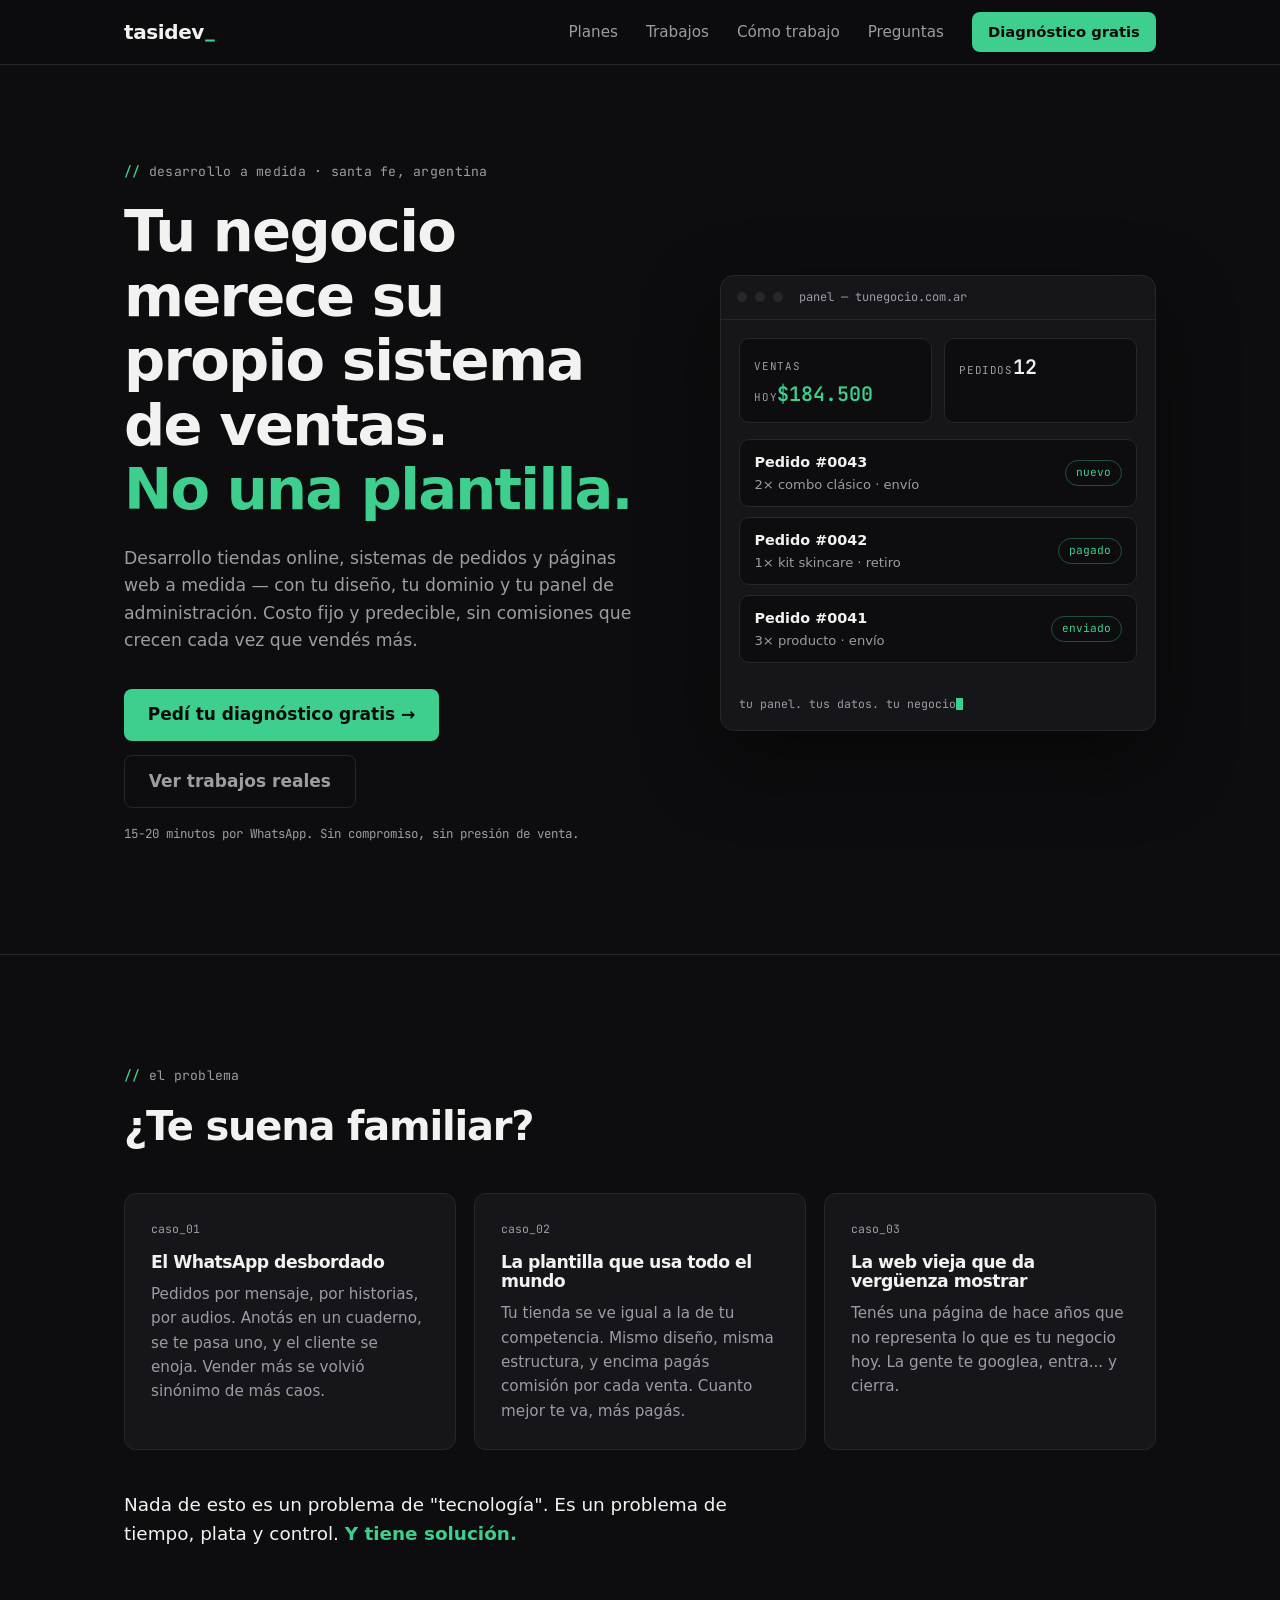
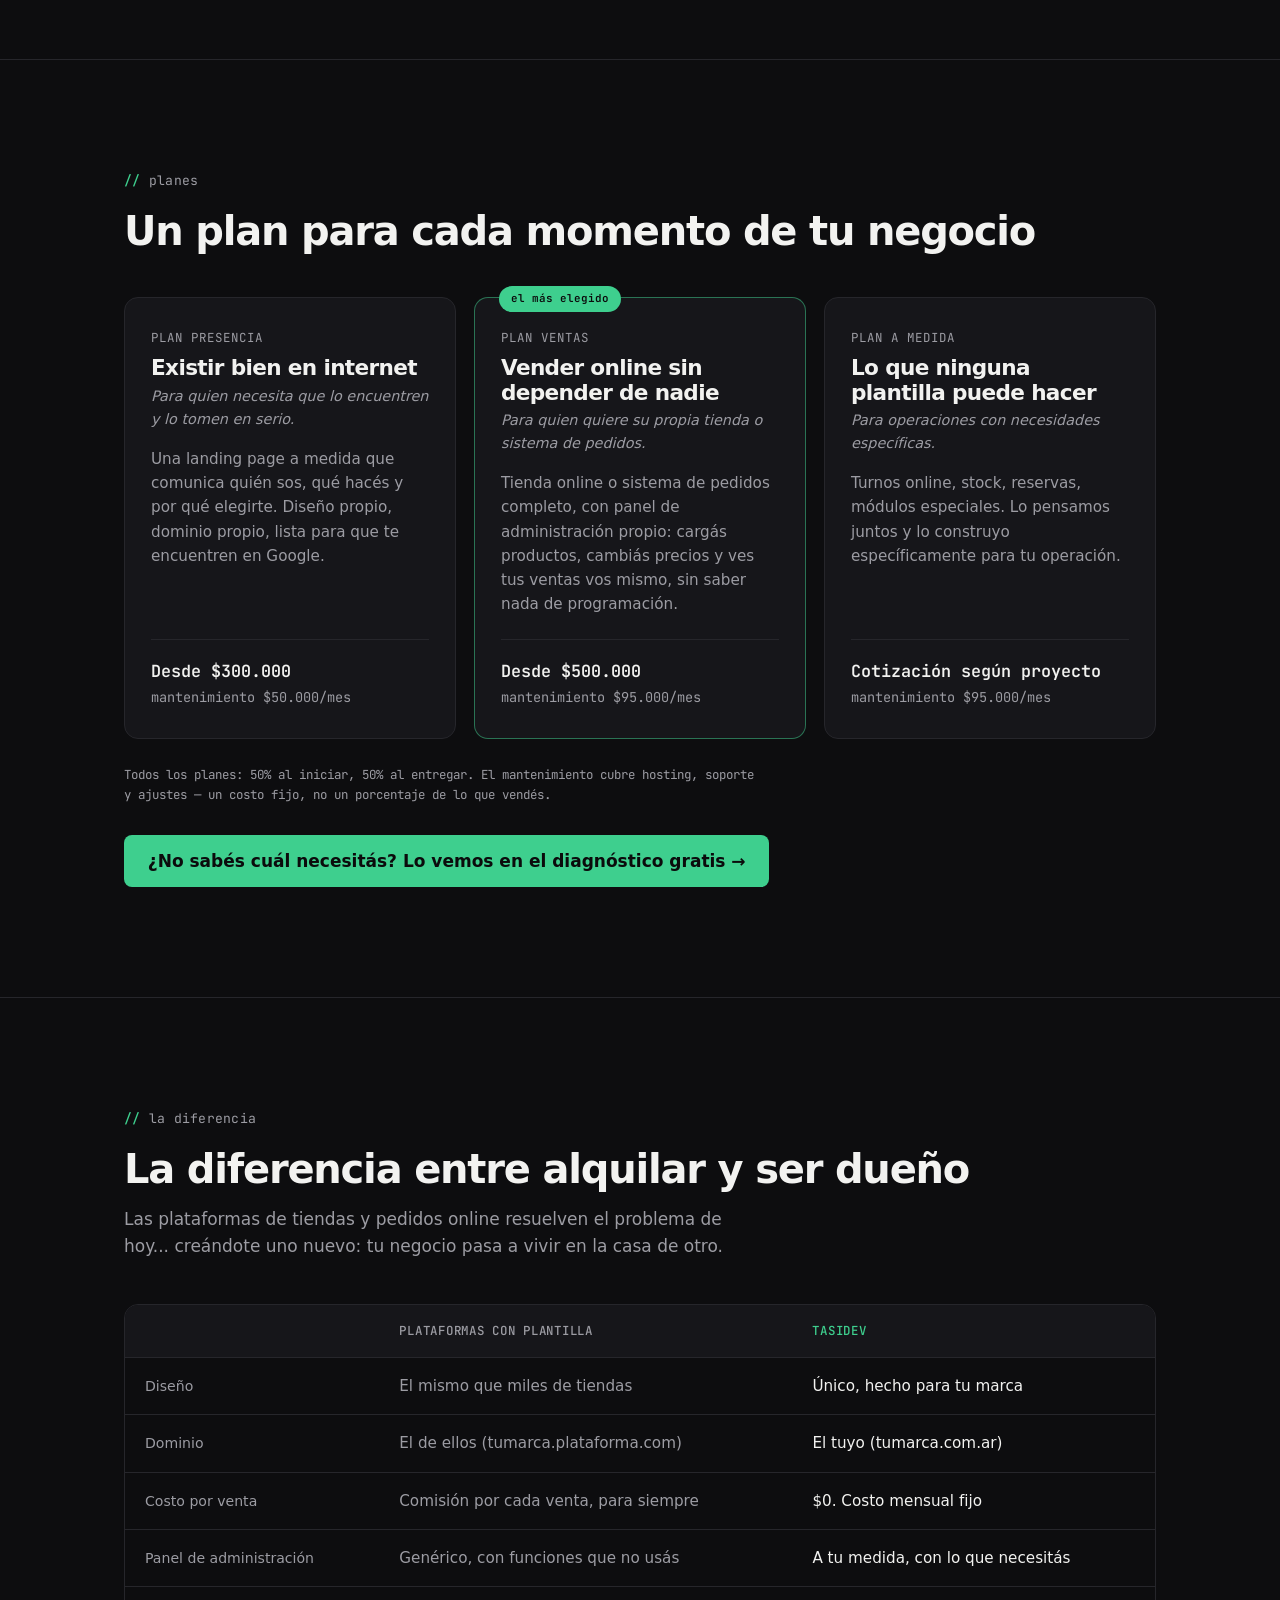
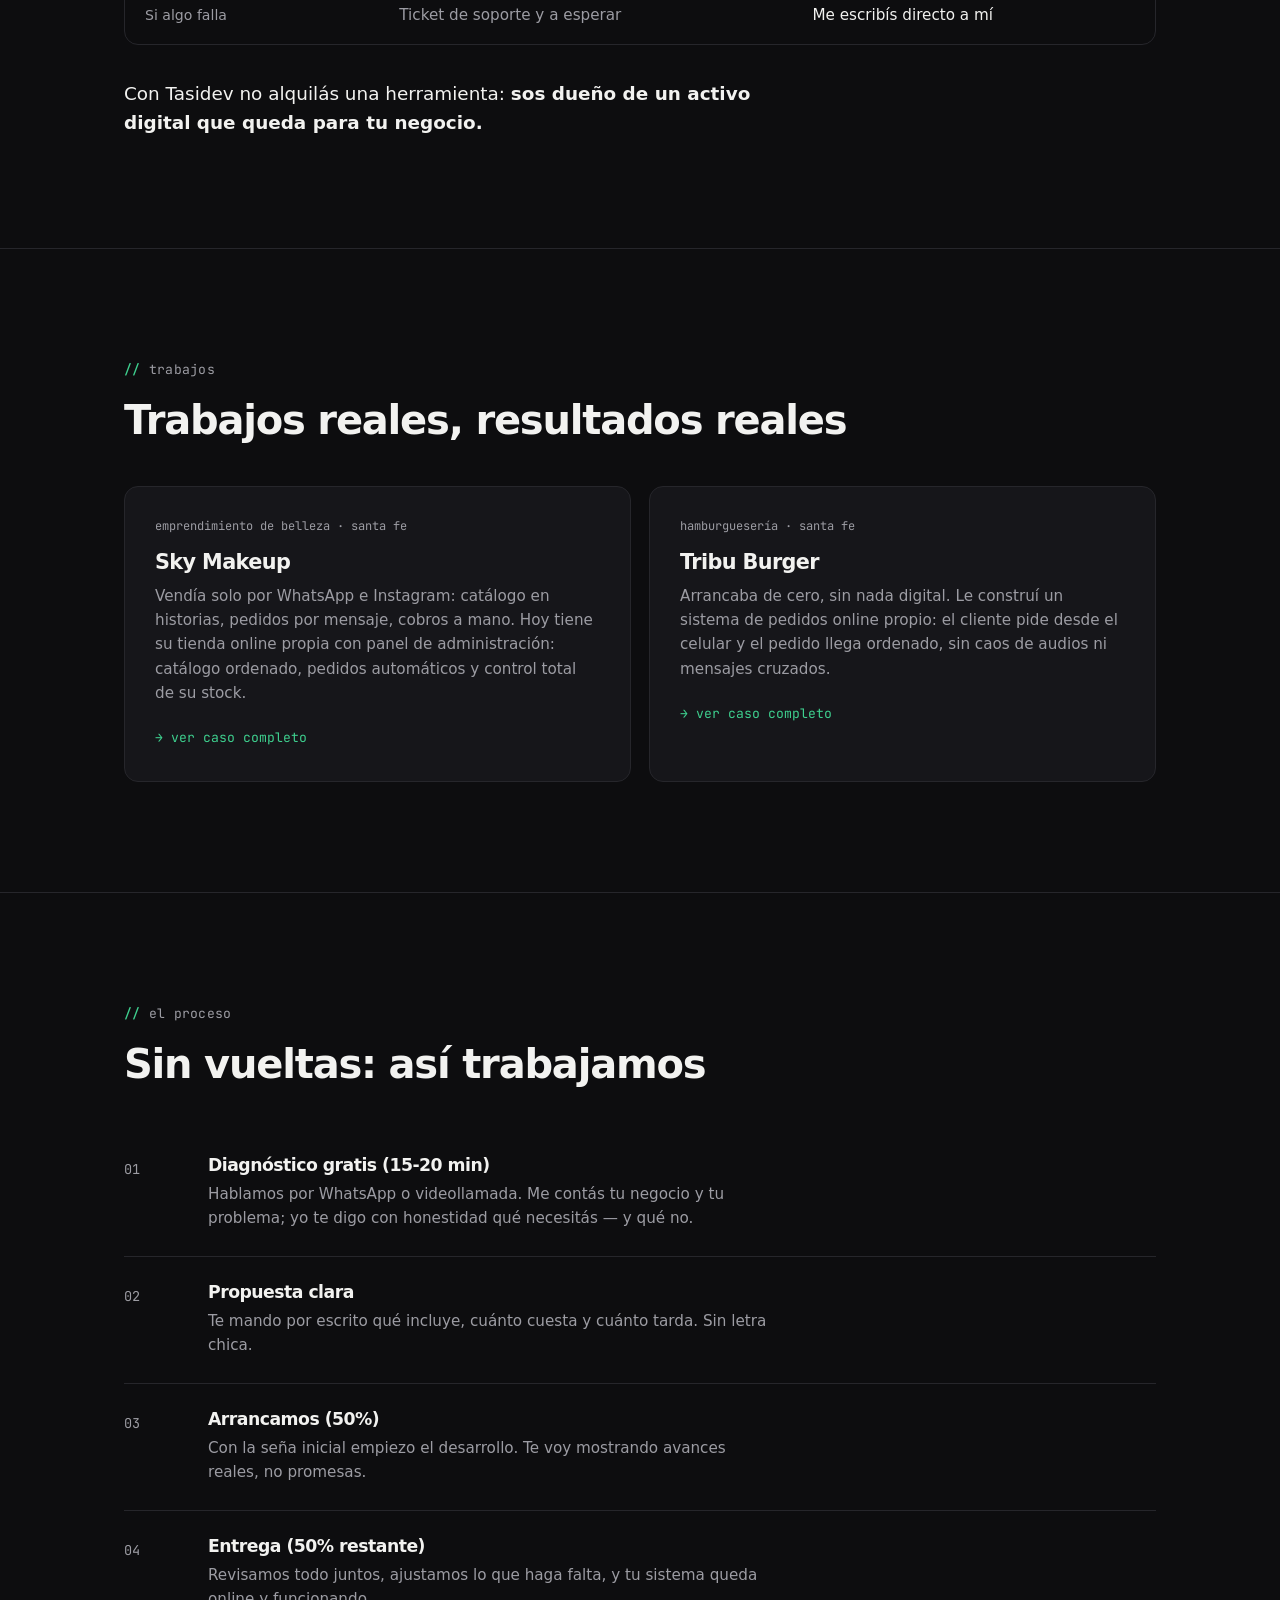
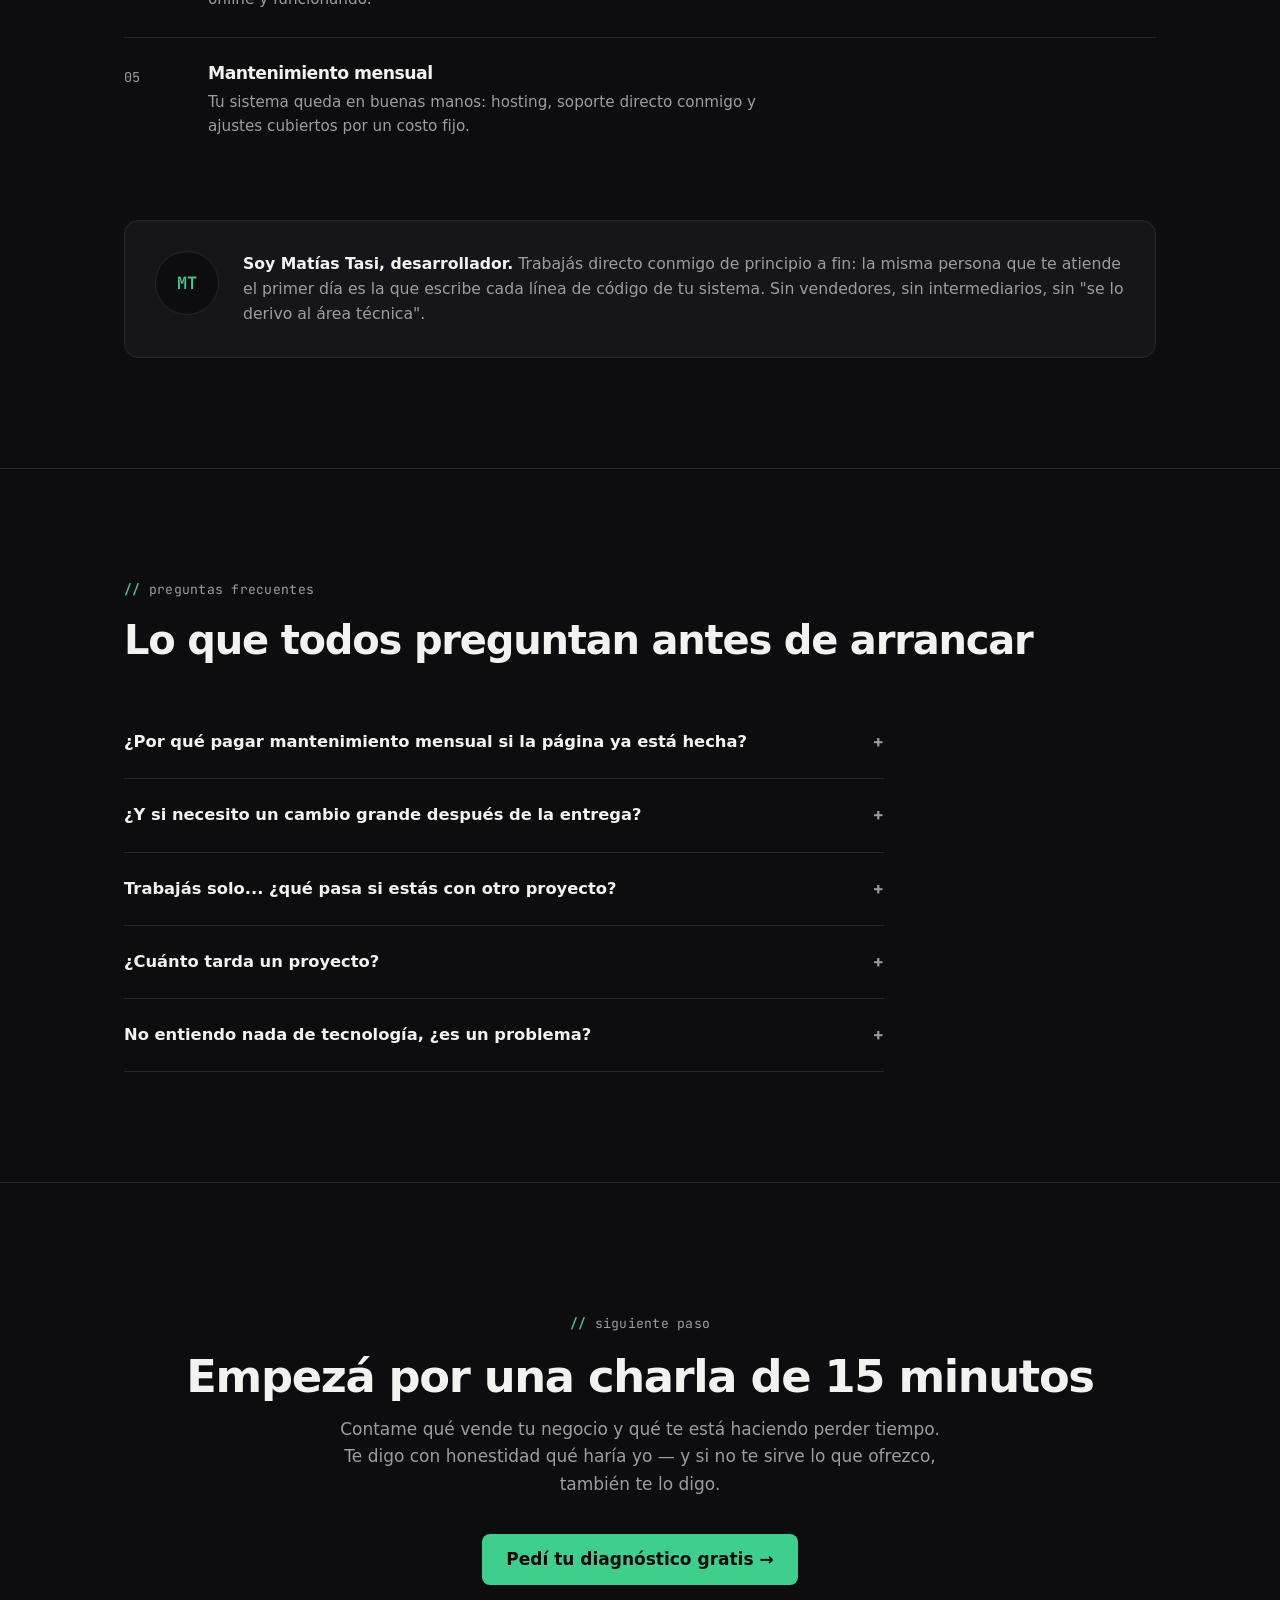
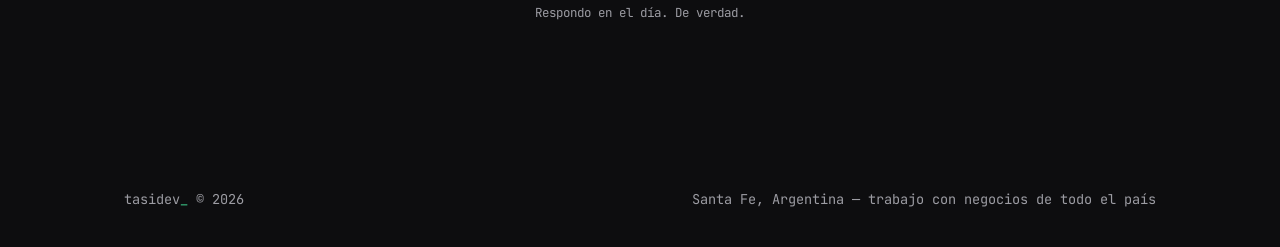
==== index.html @ cedbca8d "SEO" ====
<!DOCTYPE html>
<html lang="es">
<head>
<meta charset="UTF-8">
<meta name="viewport" content="width=device-width, initial-scale=1.0">
<title>Tasidev — Sistemas de venta a medida para tu negocio</title>
<meta name="description" content="Tiendas online, sistemas de pedidos y páginas web a medida. Tu diseño, tu dominio, tu panel. Costo fijo, sin comisiones por venta.">
<link rel="canonical" href="https://www.tasidev.com.ar/">
<link rel="icon" type="image/svg+xml" href="data:image/svg+xml,%3Csvg xmlns='http://www.w3.org/2000/svg' viewBox='0 0 100 100'%3E%3Crect width='100' height='100' rx='20' fill='%230D0D0F'/%3E%3Ctext x='50' y='68' font-family='monospace' font-size='52' font-weight='700' fill='%233ECF8E' text-anchor='middle'%3ET%3C/text%3E%3C/svg%3E">

<!-- Open Graph -->
<meta property="og:type" content="website">
<meta property="og:title" content="Tasidev — Tu propio sistema de ventas, no una plantilla">
<meta property="og:description" content="Tiendas online, sistemas de pedidos y páginas web a medida. Tu diseño, tu dominio, tu panel. Costo fijo, sin comisiones por venta.">
<meta property="og:url" content="https://www.tasidev.com.ar/">
<meta property="og:locale" content="es_AR">
<meta property="og:site_name" content="Tasidev">

<!-- Twitter Card -->
<meta name="twitter:card" content="summary_large_image">
<meta name="twitter:title" content="Tasidev — Tu propio sistema de ventas, no una plantilla">
<meta name="twitter:description" content="Tiendas online, sistemas de pedidos y páginas web a medida. Costo fijo, sin comisiones por venta.">

<!-- Datos estructurados: negocio local -->
<script type="application/ld+json">
{
  "@context": "https://schema.org",
  "@type": "ProfessionalService",
  "name": "Tasidev",
  "description": "Desarrollo de tiendas online, sistemas de pedidos y páginas web a medida para negocios locales.",
  "url": "https://www.tasidev.com.ar/",
  "areaServed": "AR",
  "address": {
    "@type": "PostalAddress",
    "addressLocality": "Santa Fe",
    "addressCountry": "AR"
  },
  "founder": {
    "@type": "Person",
    "name": "Matías Ignacio Tasi"
  }
}
</script>

<link href="https://api.fontshare.com/v2/css?f[]=satoshi@400,500,700,900&display=swap" rel="stylesheet">
<link href="https://fonts.googleapis.com/css2?family=JetBrains+Mono:wght@400;500;600&display=swap" rel="stylesheet">
<style>
  :root{
    --bg:#0D0D0F; --bg-2:#16161A; --line:#26262B;
    --text:#F2F2F0; --text-2:#9C9CA3;
    --green:#3ECF8E; --green-2:#34B27B;
    --mono:'JetBrains Mono',monospace; --sans:'Satoshi',system-ui,sans-serif;
  }
  *{margin:0;padding:0;box-sizing:border-box}
  html{scroll-behavior:smooth}
  body{background:var(--bg);color:var(--text);font-family:var(--sans);font-size:17px;line-height:1.6;-webkit-font-smoothing:antialiased}
  ::selection{background:var(--green);color:#0D0D0F}
  a{color:inherit;text-decoration:none}
  img{max-width:100%}
  .wrap{max-width:1080px;margin:0 auto;padding:0 24px}

  /* ---------- header ---------- */
  header{position:sticky;top:0;z-index:50;background:rgba(13,13,15,.82);backdrop-filter:blur(12px);border-bottom:1px solid var(--line)}
  .nav{display:flex;align-items:center;justify-content:space-between;height:64px}
  .logo{font-weight:900;font-size:1.25rem;letter-spacing:-.02em}
  .logo .tick{font-family:var(--mono);color:var(--green);font-weight:600}
  .nav-links{display:flex;gap:28px;align-items:center;font-size:.95rem;color:var(--text-2)}
  .nav-links a:hover{color:var(--text)}
  .btn{display:inline-block;background:var(--green);color:#0B0B0C;font-weight:700;padding:.72em 1.4em;border-radius:8px;transition:background .18s ease, transform .18s ease}
  .btn:hover{background:var(--green-2);transform:translateY(-1px)}
  .btn-ghost{background:transparent;color:var(--text-2);border:1px solid var(--line)}
  .btn-ghost:hover{background:var(--bg-2);color:var(--text);transform:none}
  .nav .btn{padding:.55em 1.1em;font-size:.92rem}

  /* ---------- section scaffolding ---------- */
  section{padding:110px 0;border-bottom:1px solid var(--line)}
  .eyebrow{font-family:var(--mono);font-size:.82rem;color:var(--text-2);letter-spacing:.02em;display:block;margin-bottom:18px}
  .eyebrow b{color:var(--green);font-weight:500}
  h1,h2,h3{letter-spacing:-.03em;line-height:1.12}
  h2{font-size:clamp(1.7rem,3.6vw,2.5rem);font-weight:900;margin-bottom:14px}
  .lede{color:var(--text-2);max-width:620px}

  /* ---------- hero ---------- */
  .hero{padding:96px 0 110px;border-bottom:1px solid var(--line)}
  .hero-grid{display:grid;grid-template-columns:1.1fr .9fr;gap:64px;align-items:center}
  h1{font-size:clamp(2.3rem,5.2vw,3.6rem);font-weight:900;margin-bottom:22px}
  h1 .accent{color:var(--green)}
  .hero p.sub{color:var(--text-2);font-size:1.08rem;max-width:520px;margin-bottom:34px}
  .hero-ctas{display:flex;gap:14px;flex-wrap:wrap;align-items:center}
  .micro{font-family:var(--mono);font-size:.78rem;color:var(--text-2);margin-top:16px}

  /* signature: live admin panel */
  .panel{background:var(--bg-2);border:1px solid var(--line);border-radius:14px;overflow:hidden;box-shadow:0 30px 80px rgba(0,0,0,.45)}
  .panel-bar{display:flex;align-items:center;gap:8px;padding:12px 16px;border-bottom:1px solid var(--line);font-family:var(--mono);font-size:.75rem;color:var(--text-2)}
  .dot{width:10px;height:10px;border-radius:50%;background:var(--line)}
  .panel-bar .title{margin-left:8px}
  .panel-body{padding:18px}
  .stat-row{display:flex;gap:12px;margin-bottom:16px}
  .stat{flex:1;background:var(--bg);border:1px solid var(--line);border-radius:10px;padding:12px 14px}
  .stat .k{font-family:var(--mono);font-size:.68rem;color:var(--text-2);text-transform:uppercase;letter-spacing:.06em}
  .stat .v{font-family:var(--mono);font-size:1.25rem;font-weight:600;margin-top:4px}
  .stat .v.g{color:var(--green)}
  .order{display:flex;justify-content:space-between;align-items:center;background:var(--bg);border:1px solid var(--line);border-radius:10px;padding:11px 14px;margin-bottom:10px;font-size:.9rem;opacity:0;transform:translateY(6px);animation:orderIn .5s ease forwards}
  .order .who{font-weight:700}
  .order .what{color:var(--text-2);font-size:.82rem}
  .order .st{font-family:var(--mono);font-size:.7rem;color:var(--green);border:1px solid rgba(62,207,142,.35);border-radius:99px;padding:3px 10px;white-space:nowrap}
  .order:nth-child(2){animation-delay:.5s}.order:nth-child(3){animation-delay:1.1s}.order:nth-child(4){animation-delay:1.7s}
  @keyframes orderIn{to{opacity:1;transform:translateY(0)}}
  .panel-foot{font-family:var(--mono);font-size:.72rem;color:var(--text-2);padding:4px 18px 16px}
  .cursor{display:inline-block;width:.55em;height:1em;background:var(--green);vertical-align:-.15em;animation:blink 1.1s steps(1) infinite}
  @keyframes blink{50%{opacity:0}}

  /* ---------- problema ---------- */
  .cards3{display:grid;grid-template-columns:repeat(3,1fr);gap:18px;margin-top:44px}
  .card{background:var(--bg-2);border:1px solid var(--line);border-radius:12px;padding:26px}
  .card h3{font-size:1.08rem;font-weight:700;margin-bottom:10px}
  .card p{color:var(--text-2);font-size:.95rem}
  .card .tag{font-family:var(--mono);font-size:.72rem;color:var(--text-2);display:block;margin-bottom:14px}
  .problema-cierre{margin-top:40px;font-size:1.15rem;font-weight:500;max-width:640px}
  .problema-cierre b{color:var(--green);font-weight:700}

  /* ---------- planes ---------- */
  .planes{display:grid;grid-template-columns:repeat(3,1fr);gap:18px;margin-top:44px}
  .plan{background:var(--bg-2);border:1px solid var(--line);border-radius:14px;padding:30px 26px;display:flex;flex-direction:column;position:relative}
  .plan.featured{border-color:rgba(62,207,142,.5)}
  .plan .badge{position:absolute;top:-12px;left:24px;background:var(--green);color:#0B0B0C;font-family:var(--mono);font-size:.68rem;font-weight:600;padding:4px 12px;border-radius:99px}
  .plan .nombre{font-family:var(--mono);font-size:.78rem;color:var(--text-2);letter-spacing:.08em;text-transform:uppercase}
  .plan h3{font-size:1.35rem;font-weight:900;margin:8px 0 4px}
  .plan .para{color:var(--text-2);font-size:.9rem;font-style:italic;margin-bottom:16px}
  .plan .desc{color:var(--text-2);font-size:.95rem;flex:1}
  .plan .precio{font-family:var(--mono);margin-top:22px;padding-top:18px;border-top:1px solid var(--line);font-size:.85rem;color:var(--text-2)}
  .plan .precio .n{color:var(--text);font-size:1.05rem;font-weight:600;display:block;margin-bottom:2px}
  .planes-micro{font-family:var(--mono);font-size:.78rem;color:var(--text-2);margin-top:26px;max-width:640px}
  .planes-cta{margin-top:30px}

  /* ---------- comparativa ---------- */
  .tabla{margin-top:44px;border:1px solid var(--line);border-radius:14px;overflow:hidden}
  table{width:100%;border-collapse:collapse;font-size:.95rem}
  th,td{padding:16px 20px;text-align:left;border-bottom:1px solid var(--line)}
  tr:last-child td{border-bottom:none}
  thead th{background:var(--bg-2);font-family:var(--mono);font-size:.78rem;text-transform:uppercase;letter-spacing:.06em;color:var(--text-2);font-weight:500}
  thead th:last-child{color:var(--green)}
  td:first-child{color:var(--text-2);font-size:.88rem}
  td:nth-child(2){color:var(--text-2)}
  td:last-child{font-weight:500}
  .tabla-cierre{margin-top:34px;font-size:1.15rem;font-weight:500;max-width:640px}

  /* ---------- casos ---------- */
  .casos{display:grid;grid-template-columns:1fr 1fr;gap:18px;margin-top:44px}
  .caso{background:var(--bg-2);border:1px solid var(--line);border-radius:14px;padding:30px;transition:border-color .18s ease}
  .caso:hover{border-color:rgba(62,207,142,.4)}
  .caso .rubro{font-family:var(--mono);font-size:.75rem;color:var(--text-2);display:block;margin-bottom:14px}
  .caso h3{font-size:1.3rem;font-weight:900;margin-bottom:10px}
  .caso p{color:var(--text-2);font-size:.95rem;margin-bottom:18px}
  .caso .ver{font-family:var(--mono);font-size:.82rem;color:var(--green)}

  /* ---------- proceso ---------- */
  .pasos{margin-top:44px;display:grid;gap:0}
  .paso{display:grid;grid-template-columns:64px 1fr;gap:20px;padding:26px 0;border-bottom:1px solid var(--line)}
  .paso:last-child{border-bottom:none}
  .paso .num{font-family:var(--mono);color:var(--text-2);font-size:.85rem;padding-top:3px}
  .paso h3{font-size:1.08rem;font-weight:700;margin-bottom:6px}
  .paso p{color:var(--text-2);font-size:.95rem;max-width:560px}
  .nota-personal{margin-top:56px;background:var(--bg-2);border:1px solid var(--line);border-radius:14px;padding:30px;display:flex;gap:24px;align-items:flex-start}
  .avatar{width:64px;height:64px;border-radius:50%;background:var(--bg);border:1px solid var(--line);display:flex;align-items:center;justify-content:center;font-family:var(--mono);color:var(--green);font-weight:600;flex-shrink:0}
  .nota-personal p{color:var(--text-2);font-size:.98rem}
  .nota-personal b{color:var(--text)}

  /* ---------- faq ---------- */
  .faqs{margin-top:44px;max-width:760px}
  details{border-bottom:1px solid var(--line)}
  summary{cursor:pointer;padding:22px 0;font-weight:700;font-size:1.02rem;list-style:none;display:flex;justify-content:space-between;gap:20px;align-items:center}
  summary::-webkit-details-marker{display:none}
  summary::after{content:'+';font-family:var(--mono);color:var(--text-2);font-size:1.1rem;transition:transform .18s ease}
  details[open] summary::after{transform:rotate(45deg);color:var(--green)}
  details p{color:var(--text-2);font-size:.96rem;padding:0 0 22px;max-width:640px}

  /* ---------- cta final ---------- */
  .final{text-align:center;padding:130px 0}
  .final h2{font-size:clamp(1.9rem,4vw,2.8rem)}
  .final .lede{margin:0 auto 36px}
  .final .micro{margin-top:18px}

  footer{padding:36px 0;color:var(--text-2);font-size:.85rem;font-family:var(--mono);display:flex;justify-content:space-between;flex-wrap:wrap;gap:12px}
  footer .wrap{display:flex;justify-content:space-between;width:100%;flex-wrap:wrap;gap:12px}

  /* ---------- responsive ---------- */
  @media(max-width:900px){
    .hero-grid{grid-template-columns:1fr;gap:48px}
    .cards3,.planes{grid-template-columns:1fr}
    .casos{grid-template-columns:1fr}
    section{padding:80px 0}
    .nav-links a:not(.btn){display:none}
    .tabla{overflow-x:auto}
    table{min-width:560px}
  }
  @media(prefers-reduced-motion:reduce){
    *,*::before,*::after{animation:none!important;transition:none!important}
    .order{opacity:1;transform:none}
  }
  :focus-visible{outline:2px solid var(--green);outline-offset:3px;border-radius:4px}
</style>
</head>
<body>

<header>
  <div class="wrap nav">
    <a class="logo" href="#top">tasidev<span class="tick">_</span></a>
    <nav class="nav-links">
      <a href="#planes">Planes</a>
      <a href="#casos">Trabajos</a>
      <a href="#proceso">Cómo trabajo</a>
      <a href="#faq">Preguntas</a>
      <a class="btn" href="https://wa.me/5493420000000?text=Hola%20Mat%C3%ADas!%20Quiero%20coordinar%20el%20diagn%C3%B3stico%20gratis%20para%20mi%20negocio.">Diagnóstico gratis</a>
    </nav>
  </div>
</header>

<!-- HERO -->
<section class="hero" id="top">
  <div class="wrap hero-grid">
    <div>
      <span class="eyebrow"><b>//</b> desarrollo a medida · santa fe, argentina</span>
      <h1>Tu negocio merece su propio sistema de ventas.<br><span class="accent">No una plantilla.</span></h1>
      <p class="sub">Desarrollo tiendas online, sistemas de pedidos y páginas web a medida — con tu diseño, tu dominio y tu panel de administración. Costo fijo y predecible, sin comisiones que crecen cada vez que vendés más.</p>
      <div class="hero-ctas">
        <a class="btn" href="https://wa.me/5493420000000?text=Hola%20Mat%C3%ADas!%20Quiero%20coordinar%20el%20diagn%C3%B3stico%20gratis%20para%20mi%20negocio.">Pedí tu diagnóstico gratis →</a>
        <a class="btn btn-ghost" href="#casos">Ver trabajos reales</a>
      </div>
      <p class="micro">15-20 minutos por WhatsApp. Sin compromiso, sin presión de venta.</p>
    </div>
    <div class="panel" aria-hidden="true">
      <div class="panel-bar">
        <span class="dot"></span><span class="dot"></span><span class="dot"></span>
        <span class="title">panel — tunegocio.com.ar</span>
      </div>
      <div class="panel-body">
        <div class="stat-row">
          <div class="stat"><span class="k">Ventas hoy</span><span class="v g">$184.500</span></div>
          <div class="stat"><span class="k">Pedidos</span><span class="v">12</span></div>
        </div>
        <div class="order"><div><div class="who">Pedido #0043</div><div class="what">2× combo clásico · envío</div></div><span class="st">nuevo</span></div>
        <div class="order"><div><div class="who">Pedido #0042</div><div class="what">1× kit skincare · retiro</div></div><span class="st">pagado</span></div>
        <div class="order"><div><div class="who">Pedido #0041</div><div class="what">3× producto · envío</div></div><span class="st">enviado</span></div>
      </div>
      <div class="panel-foot">tu panel. tus datos. tu negocio<span class="cursor"></span></div>
    </div>
  </div>
</section>

<!-- PROBLEMA -->
<section>
  <div class="wrap">
    <span class="eyebrow"><b>//</b> el problema</span>
    <h2>¿Te suena familiar?</h2>
    <div class="cards3">
      <div class="card">
        <span class="tag">caso_01</span>
        <h3>El WhatsApp desbordado</h3>
        <p>Pedidos por mensaje, por historias, por audios. Anotás en un cuaderno, se te pasa uno, y el cliente se enoja. Vender más se volvió sinónimo de más caos.</p>
      </div>
      <div class="card">
        <span class="tag">caso_02</span>
        <h3>La plantilla que usa todo el mundo</h3>
        <p>Tu tienda se ve igual a la de tu competencia. Mismo diseño, misma estructura, y encima pagás comisión por cada venta. Cuanto mejor te va, más pagás.</p>
      </div>
      <div class="card">
        <span class="tag">caso_03</span>
        <h3>La web vieja que da vergüenza mostrar</h3>
        <p>Tenés una página de hace años que no representa lo que es tu negocio hoy. La gente te googlea, entra... y cierra.</p>
      </div>
    </div>
    <p class="problema-cierre">Nada de esto es un problema de "tecnología". Es un problema de tiempo, plata y control. <b>Y tiene solución.</b></p>
  </div>
</section>

<!-- PLANES -->
<section id="planes">
  <div class="wrap">
    <span class="eyebrow"><b>//</b> planes</span>
    <h2>Un plan para cada momento de tu negocio</h2>
    <div class="planes">
      <div class="plan">
        <span class="nombre">Plan Presencia</span>
        <h3>Existir bien en internet</h3>
        <p class="para">Para quien necesita que lo encuentren y lo tomen en serio.</p>
        <p class="desc">Una landing page a medida que comunica quién sos, qué hacés y por qué elegirte. Diseño propio, dominio propio, lista para que te encuentren en Google.</p>
        <div class="precio"><span class="n">Desde $300.000</span>mantenimiento $50.000/mes</div>
      </div>
      <div class="plan featured">
        <span class="badge">el más elegido</span>
        <span class="nombre">Plan Ventas</span>
        <h3>Vender online sin depender de nadie</h3>
        <p class="para">Para quien quiere su propia tienda o sistema de pedidos.</p>
        <p class="desc">Tienda online o sistema de pedidos completo, con panel de administración propio: cargás productos, cambiás precios y ves tus ventas vos mismo, sin saber nada de programación.</p>
        <div class="precio"><span class="n">Desde $500.000</span>mantenimiento $95.000/mes</div>
      </div>
      <div class="plan">
        <span class="nombre">Plan a Medida</span>
        <h3>Lo que ninguna plantilla puede hacer</h3>
        <p class="para">Para operaciones con necesidades específicas.</p>
        <p class="desc">Turnos online, stock, reservas, módulos especiales. Lo pensamos juntos y lo construyo específicamente para tu operación.</p>
        <div class="precio"><span class="n">Cotización según proyecto</span>mantenimiento $95.000/mes</div>
      </div>
    </div>
    <p class="planes-micro">Todos los planes: 50% al iniciar, 50% al entregar. El mantenimiento cubre hosting, soporte y ajustes — un costo fijo, no un porcentaje de lo que vendés.</p>
    <div class="planes-cta">
      <a class="btn" href="https://wa.me/5493420000000?text=Hola%20Mat%C3%ADas!%20No%20s%C3%A9%20qu%C3%A9%20plan%20necesito%2C%20quiero%20el%20diagn%C3%B3stico%20gratis.">¿No sabés cuál necesitás? Lo vemos en el diagnóstico gratis →</a>
    </div>
  </div>
</section>

<!-- DIFERENCIADOR -->
<section>
  <div class="wrap">
    <span class="eyebrow"><b>//</b> la diferencia</span>
    <h2>La diferencia entre alquilar y ser dueño</h2>
    <p class="lede">Las plataformas de tiendas y pedidos online resuelven el problema de hoy... creándote uno nuevo: tu negocio pasa a vivir en la casa de otro.</p>
    <div class="tabla">
      <table>
        <thead>
          <tr><th></th><th>Plataformas con plantilla</th><th>Tasidev</th></tr>
        </thead>
        <tbody>
          <tr><td>Diseño</td><td>El mismo que miles de tiendas</td><td>Único, hecho para tu marca</td></tr>
          <tr><td>Dominio</td><td>El de ellos (tumarca.plataforma.com)</td><td>El tuyo (tumarca.com.ar)</td></tr>
          <tr><td>Costo por venta</td><td>Comisión por cada venta, para siempre</td><td>$0. Costo mensual fijo</td></tr>
          <tr><td>Panel de administración</td><td>Genérico, con funciones que no usás</td><td>A tu medida, con lo que necesitás</td></tr>
          <tr><td>Si algo falla</td><td>Ticket de soporte y a esperar</td><td>Me escribís directo a mí</td></tr>
        </tbody>
      </table>
    </div>
    <p class="tabla-cierre">Con Tasidev no alquilás una herramienta: <b>sos dueño de un activo digital que queda para tu negocio.</b></p>
  </div>
</section>

<!-- CASOS -->
<section id="casos">
  <div class="wrap">
    <span class="eyebrow"><b>//</b> trabajos</span>
    <h2>Trabajos reales, resultados reales</h2>
    <div class="casos">
      <a class="caso" href="#">
        <span class="rubro">emprendimiento de belleza · santa fe</span>
        <h3>Sky Makeup</h3>
        <p>Vendía solo por WhatsApp e Instagram: catálogo en historias, pedidos por mensaje, cobros a mano. Hoy tiene su tienda online propia con panel de administración: catálogo ordenado, pedidos automáticos y control total de su stock.</p>
        <span class="ver">→ ver caso completo</span>
      </a>
      <a class="caso" href="#">
        <span class="rubro">hamburguesería · santa fe</span>
        <h3>Tribu Burger</h3>
        <p>Arrancaba de cero, sin nada digital. Le construí un sistema de pedidos online propio: el cliente pide desde el celular y el pedido llega ordenado, sin caos de audios ni mensajes cruzados.</p>
        <span class="ver">→ ver caso completo</span>
      </a>
    </div>
  </div>
</section>

<!-- PROCESO -->
<section id="proceso">
  <div class="wrap">
    <span class="eyebrow"><b>//</b> el proceso</span>
    <h2>Sin vueltas: así trabajamos</h2>
    <div class="pasos">
      <div class="paso"><span class="num">01</span><div><h3>Diagnóstico gratis (15-20 min)</h3><p>Hablamos por WhatsApp o videollamada. Me contás tu negocio y tu problema; yo te digo con honestidad qué necesitás — y qué no.</p></div></div>
      <div class="paso"><span class="num">02</span><div><h3>Propuesta clara</h3><p>Te mando por escrito qué incluye, cuánto cuesta y cuánto tarda. Sin letra chica.</p></div></div>
      <div class="paso"><span class="num">03</span><div><h3>Arrancamos (50%)</h3><p>Con la seña inicial empiezo el desarrollo. Te voy mostrando avances reales, no promesas.</p></div></div>
      <div class="paso"><span class="num">04</span><div><h3>Entrega (50% restante)</h3><p>Revisamos todo juntos, ajustamos lo que haga falta, y tu sistema queda online y funcionando.</p></div></div>
      <div class="paso"><span class="num">05</span><div><h3>Mantenimiento mensual</h3><p>Tu sistema queda en buenas manos: hosting, soporte directo conmigo y ajustes cubiertos por un costo fijo.</p></div></div>
    </div>
    <div class="nota-personal">
      <div class="avatar">MT</div>
      <p><b>Soy Matías Tasi, desarrollador.</b> Trabajás directo conmigo de principio a fin: la misma persona que te atiende el primer día es la que escribe cada línea de código de tu sistema. Sin vendedores, sin intermediarios, sin "se lo derivo al área técnica".</p>
    </div>
  </div>
</section>

<!-- FAQ -->
<section id="faq">
  <div class="wrap">
    <span class="eyebrow"><b>//</b> preguntas frecuentes</span>
    <h2>Lo que todos preguntan antes de arrancar</h2>
    <div class="faqs">
      <details>
        <summary>¿Por qué pagar mantenimiento mensual si la página ya está hecha?</summary>
        <p>Porque un sistema online vivo necesita hosting, actualizaciones de seguridad y soporte. El mantenimiento cubre todo eso con un costo fijo — y te asegura que cuando necesités un ajuste, me escribís y lo resuelvo. Es la diferencia entre tener un sistema cuidado y tener una página abandonada.</p>
      </details>
      <details>
        <summary>¿Y si necesito un cambio grande después de la entrega?</summary>
        <p>Los ajustes chicos están cubiertos por el mantenimiento. Si querés sumar algo grande (un módulo nuevo, otra funcionalidad), lo cotizamos aparte, con la misma claridad del primer día.</p>
      </details>
      <details>
        <summary>Trabajás solo... ¿qué pasa si estás con otro proyecto?</summary>
        <p>Tomo pocos proyectos a la vez, justamente para que cada uno salga bien. Y tu sistema no depende de que yo esté conectado: una vez entregado, funciona solo — el panel lo manejás vos.</p>
      </details>
      <details>
        <summary>¿Cuánto tarda un proyecto?</summary>
        <p>Depende del plan: una landing puede estar en 2-3 semanas; una tienda completa, entre 4 y 8. En la propuesta te doy el plazo concreto para tu caso.</p>
      </details>
      <details>
        <summary>No entiendo nada de tecnología, ¿es un problema?</summary>
        <p>Para nada — es lo normal. El panel de administración se diseña para que lo uses vos: si sabés usar WhatsApp, sabés usar tu sistema. Y te enseño a manejarlo en la entrega.</p>
      </details>
    </div>
  </div>
</section>

<!-- CTA FINAL -->
<section class="final" style="border-bottom:none">
  <div class="wrap">
    <span class="eyebrow" style="text-align:center"><b>//</b> siguiente paso</span>
    <h2>Empezá por una charla de 15 minutos</h2>
    <p class="lede">Contame qué vende tu negocio y qué te está haciendo perder tiempo. Te digo con honestidad qué haría yo — y si no te sirve lo que ofrezco, también te lo digo.</p>
    <a class="btn" href="https://wa.me/5493420000000?text=Hola%20Mat%C3%ADas!%20Quiero%20coordinar%20el%20diagn%C3%B3stico%20gratis%20para%20mi%20negocio.">Pedí tu diagnóstico gratis →</a>
    <p class="micro">Respondo en el día. De verdad.</p>
  </div>
</section>

<footer>
  <div class="wrap">
    <span>tasidev<span style="color:var(--green)">_</span> © 2026</span>
    <span>Santa Fe, Argentina — trabajo con negocios de todo el país</span>
  </div>
</footer>

</body>
</html>
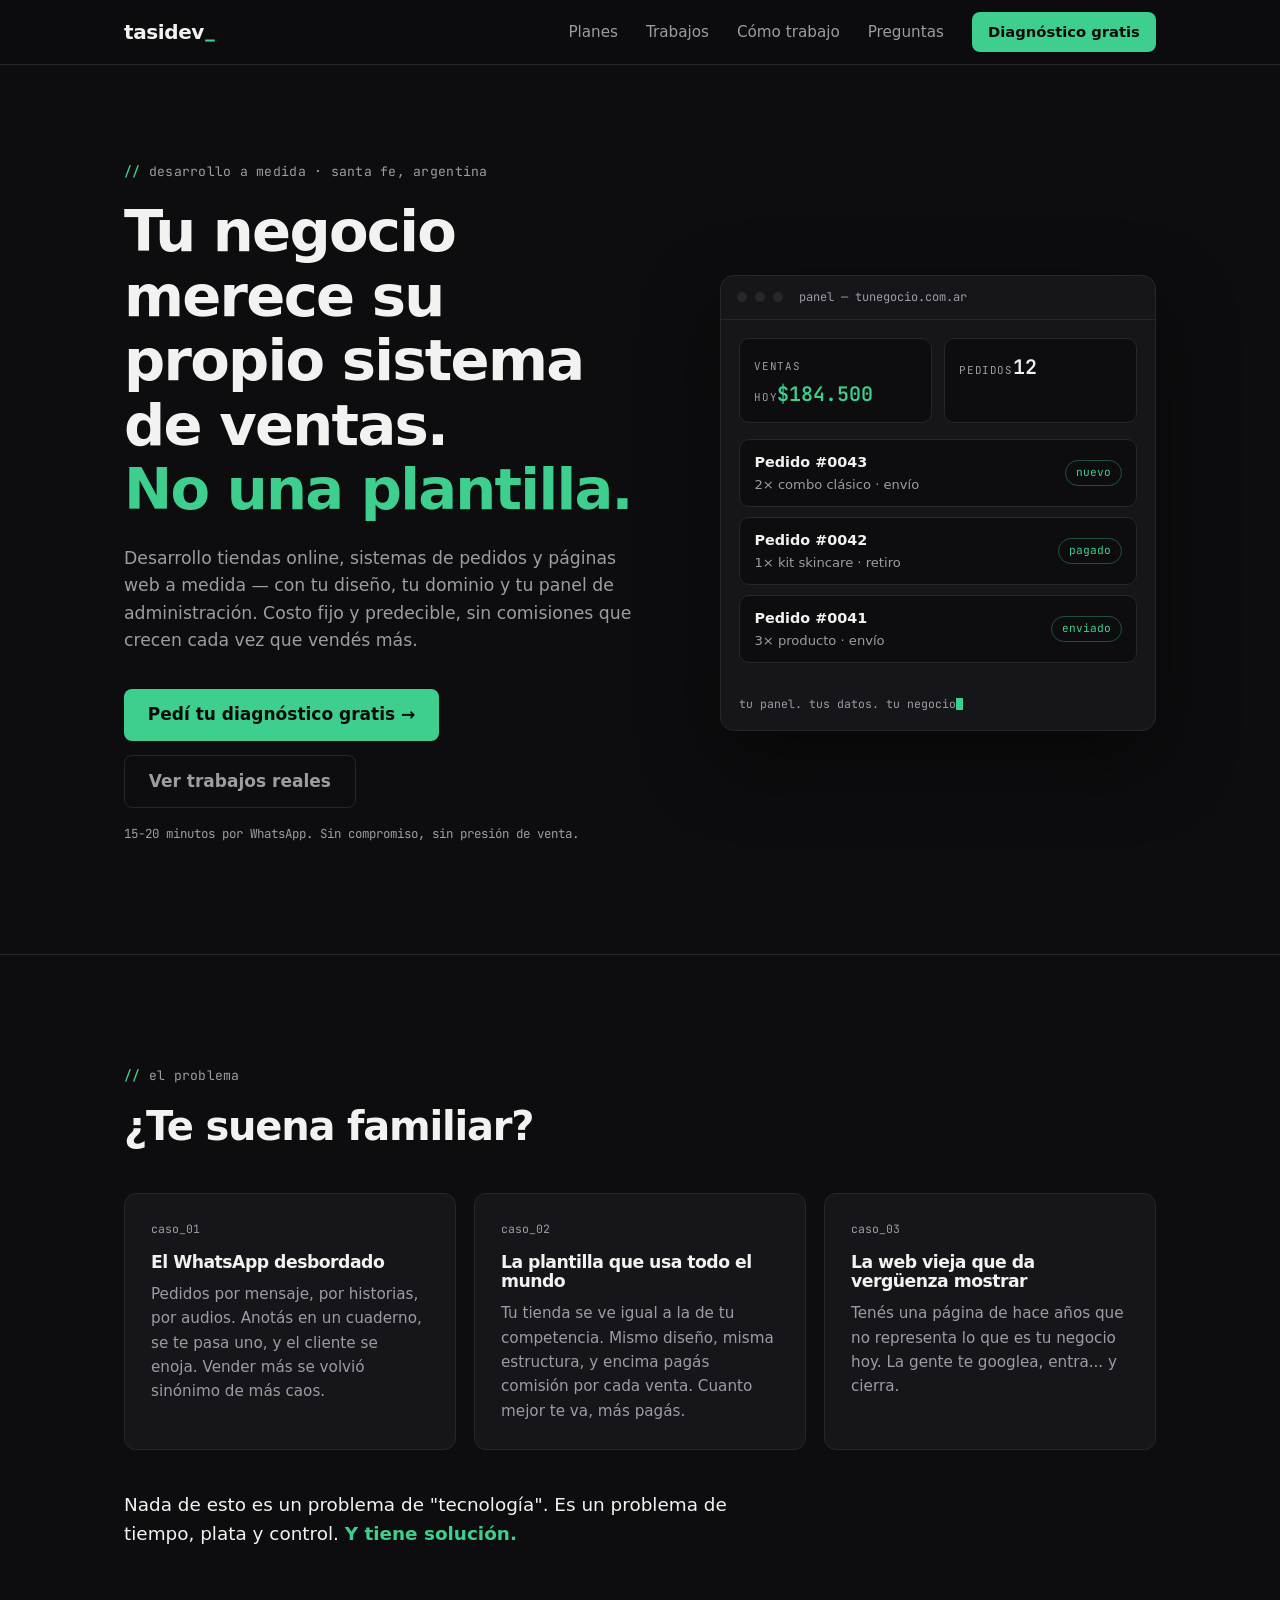
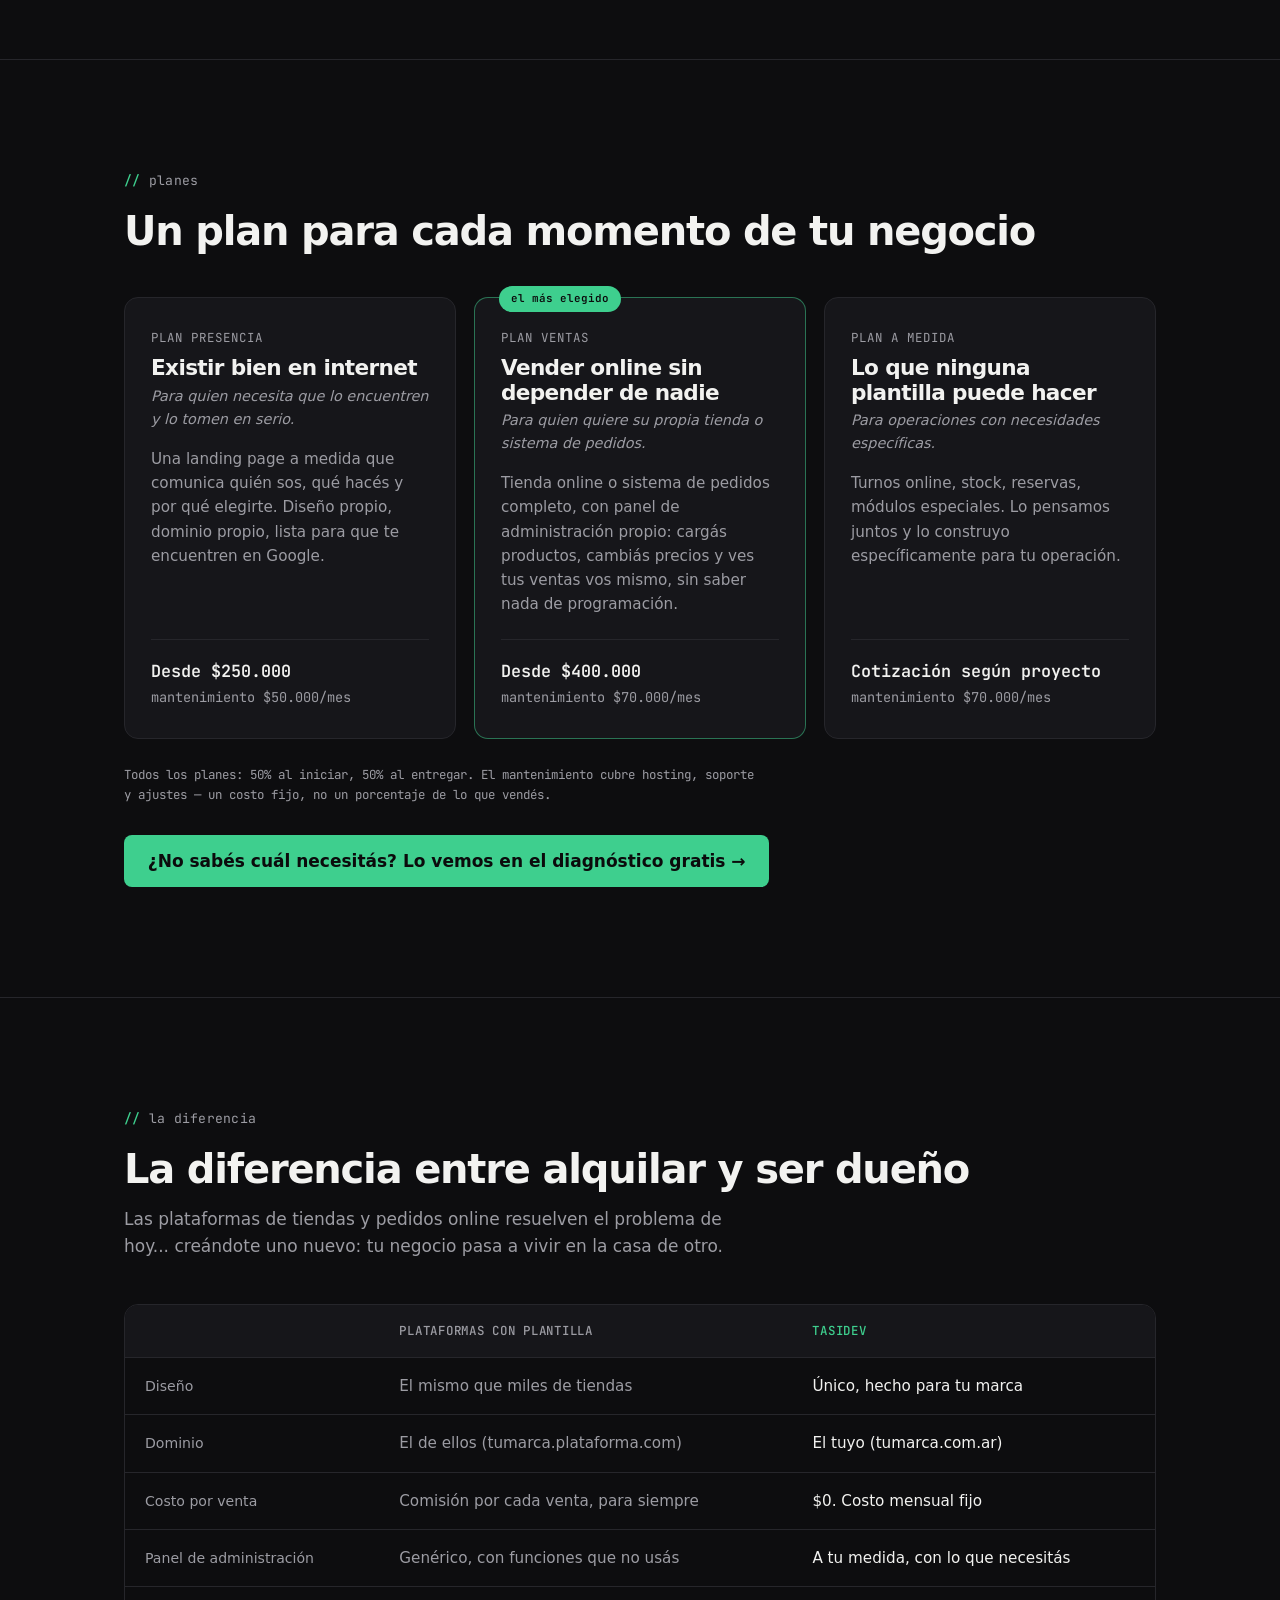
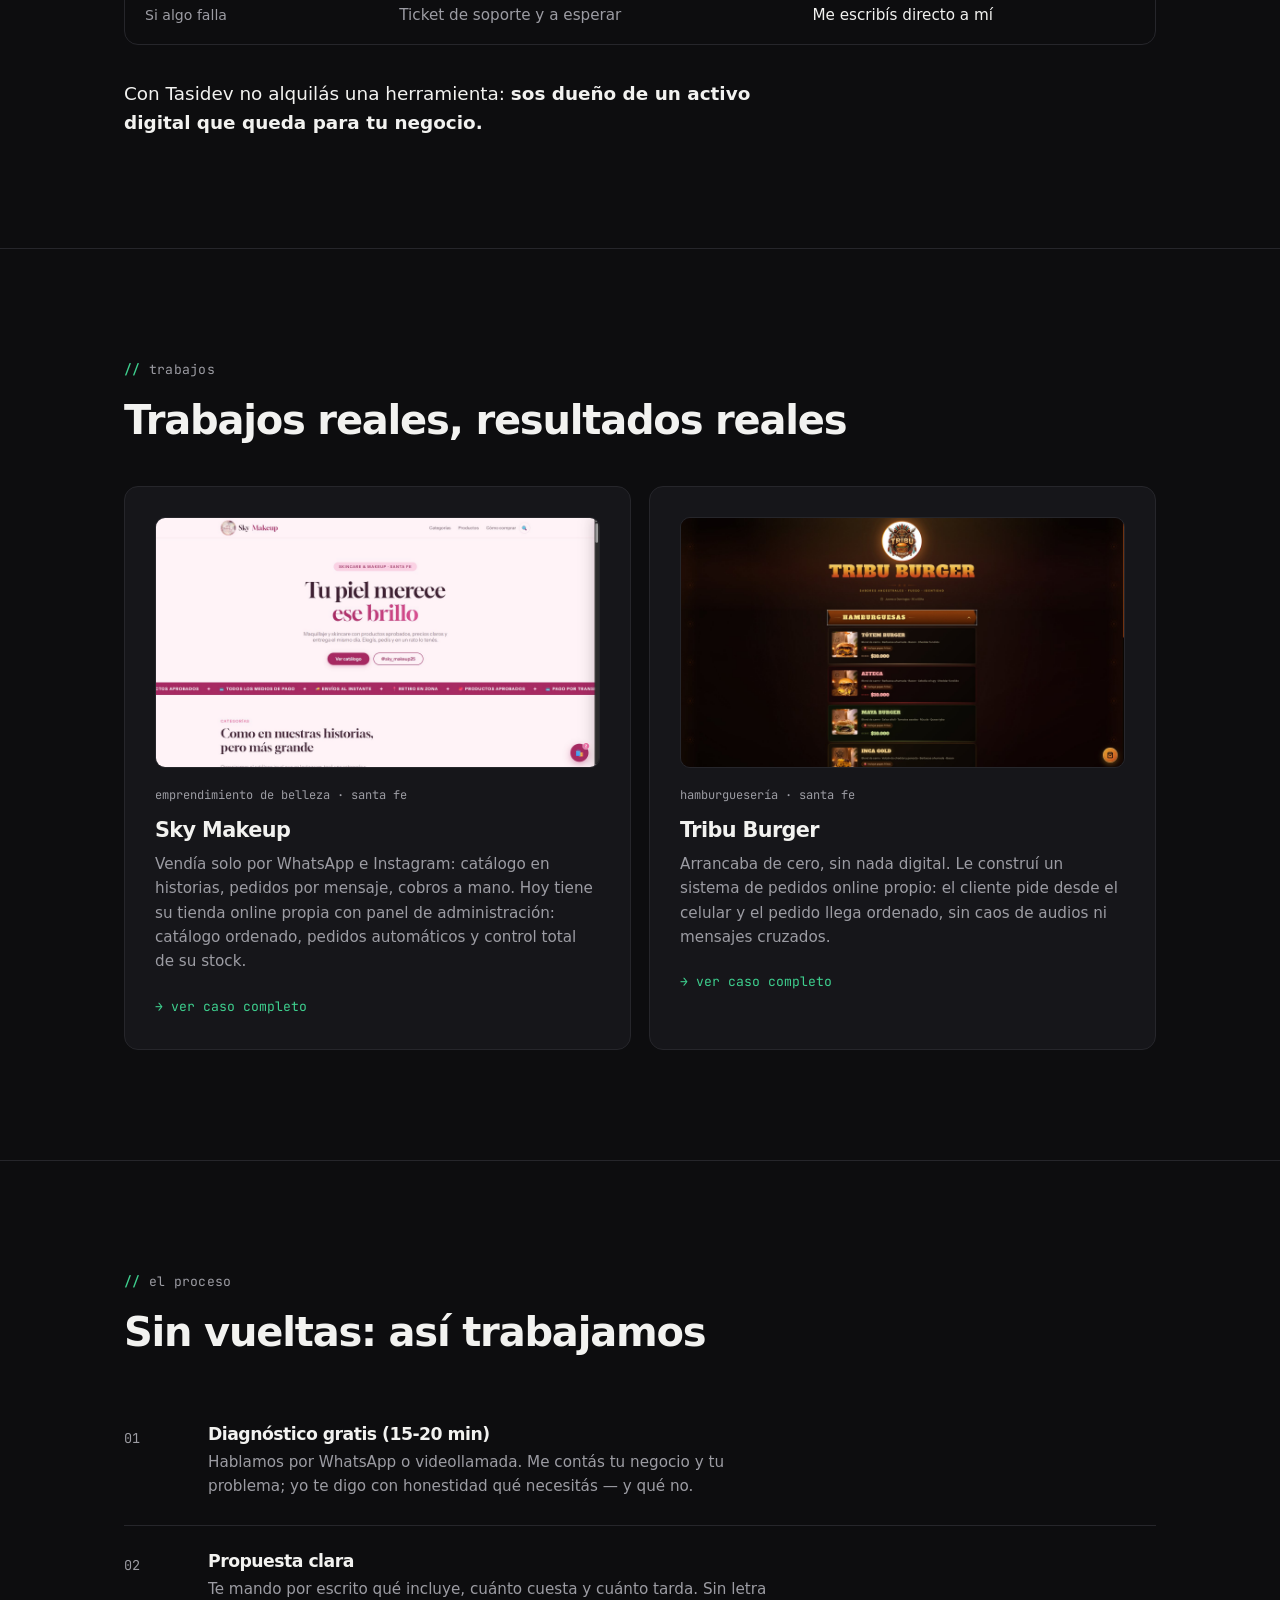
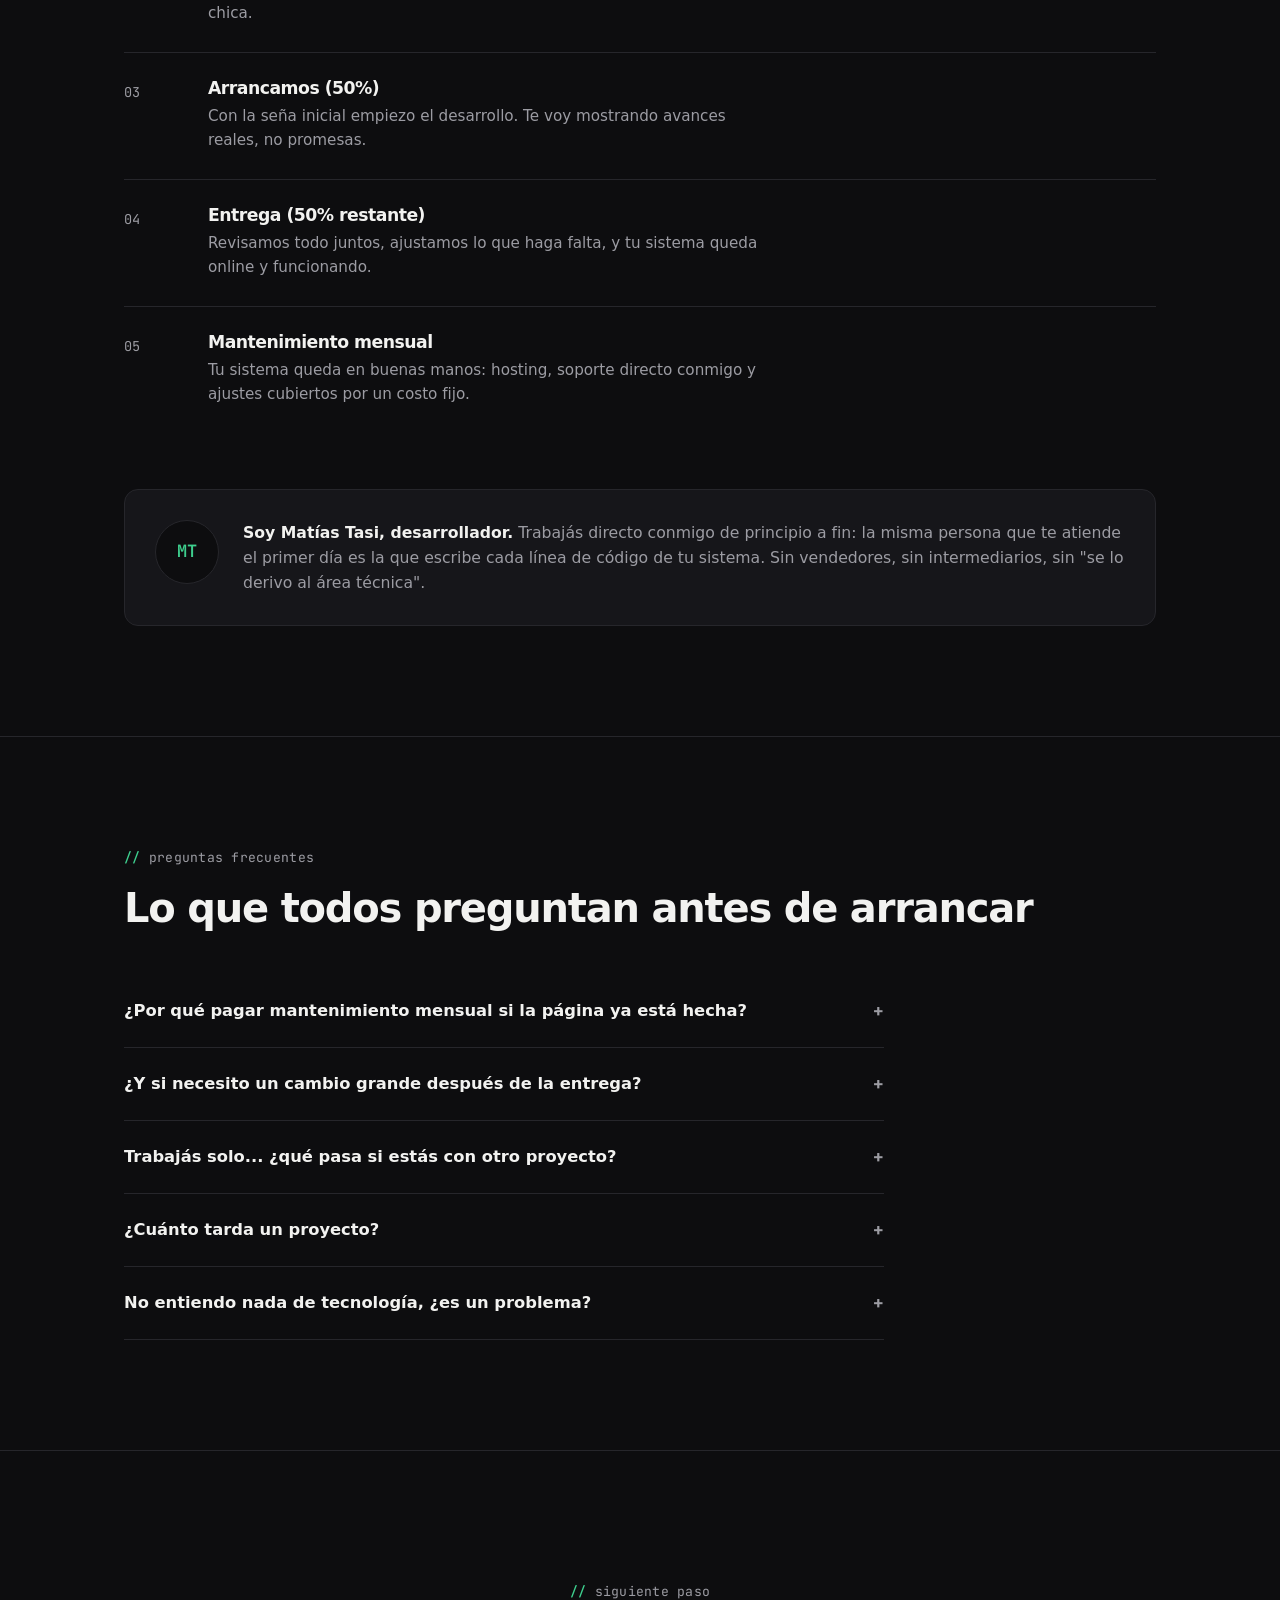
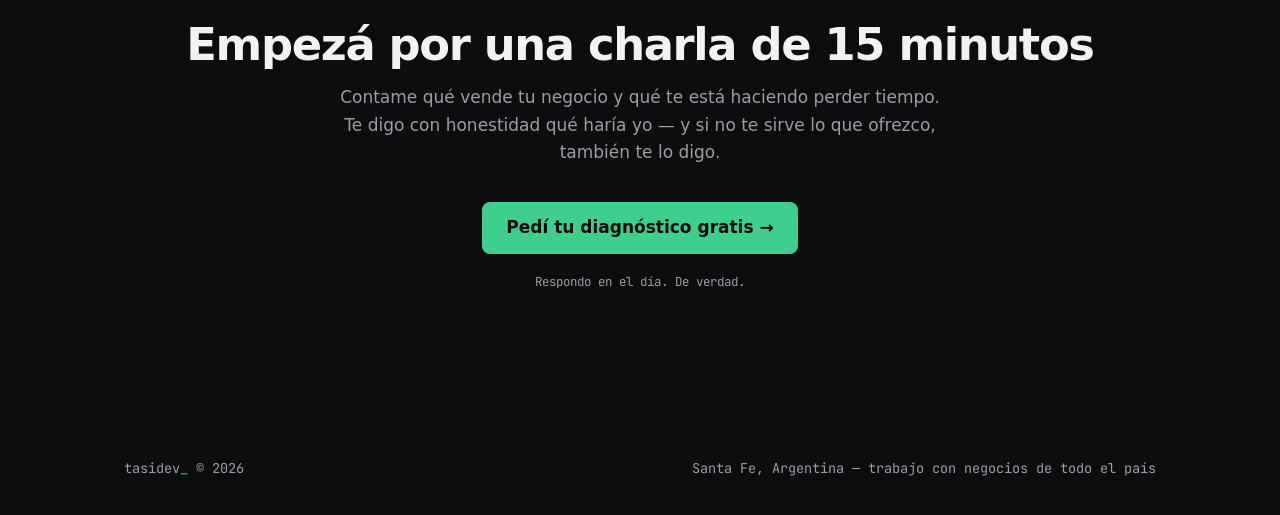
==== commit 9d1a9533: "Add files via upload" ====
--- a/index.html
+++ b/index.html
@@ -5,14 +5,14 @@
 <meta name="viewport" content="width=device-width, initial-scale=1.0">
 <title>Tasidev — Sistemas de venta a medida para tu negocio</title>
 <meta name="description" content="Tiendas online, sistemas de pedidos y páginas web a medida. Tu diseño, tu dominio, tu panel. Costo fijo, sin comisiones por venta.">
-<link rel="canonical" href="https://www.tasidev.com.ar/">
+<link rel="canonical" href="https://tasidev.vercel.app/">
 <link rel="icon" type="image/svg+xml" href="data:image/svg+xml,%3Csvg xmlns='http://www.w3.org/2000/svg' viewBox='0 0 100 100'%3E%3Crect width='100' height='100' rx='20' fill='%230D0D0F'/%3E%3Ctext x='50' y='68' font-family='monospace' font-size='52' font-weight='700' fill='%233ECF8E' text-anchor='middle'%3ET%3C/text%3E%3C/svg%3E">
 
 <!-- Open Graph -->
 <meta property="og:type" content="website">
 <meta property="og:title" content="Tasidev — Tu propio sistema de ventas, no una plantilla">
 <meta property="og:description" content="Tiendas online, sistemas de pedidos y páginas web a medida. Tu diseño, tu dominio, tu panel. Costo fijo, sin comisiones por venta.">
-<meta property="og:url" content="https://www.tasidev.com.ar/">
+<meta property="og:url" content="https://tasidev.vercel.app/">
 <meta property="og:locale" content="es_AR">
 <meta property="og:site_name" content="Tasidev">
 
@@ -44,162 +44,7 @@
 
 <link href="https://api.fontshare.com/v2/css?f[]=satoshi@400,500,700,900&display=swap" rel="stylesheet">
 <link href="https://fonts.googleapis.com/css2?family=JetBrains+Mono:wght@400;500;600&display=swap" rel="stylesheet">
-<style>
-  :root{
-    --bg:#0D0D0F; --bg-2:#16161A; --line:#26262B;
-    --text:#F2F2F0; --text-2:#9C9CA3;
-    --green:#3ECF8E; --green-2:#34B27B;
-    --mono:'JetBrains Mono',monospace; --sans:'Satoshi',system-ui,sans-serif;
-  }
-  *{margin:0;padding:0;box-sizing:border-box}
-  html{scroll-behavior:smooth}
-  body{background:var(--bg);color:var(--text);font-family:var(--sans);font-size:17px;line-height:1.6;-webkit-font-smoothing:antialiased}
-  ::selection{background:var(--green);color:#0D0D0F}
-  a{color:inherit;text-decoration:none}
-  img{max-width:100%}
-  .wrap{max-width:1080px;margin:0 auto;padding:0 24px}
-
-  /* ---------- header ---------- */
-  header{position:sticky;top:0;z-index:50;background:rgba(13,13,15,.82);backdrop-filter:blur(12px);border-bottom:1px solid var(--line)}
-  .nav{display:flex;align-items:center;justify-content:space-between;height:64px}
-  .logo{font-weight:900;font-size:1.25rem;letter-spacing:-.02em}
-  .logo .tick{font-family:var(--mono);color:var(--green);font-weight:600}
-  .nav-links{display:flex;gap:28px;align-items:center;font-size:.95rem;color:var(--text-2)}
-  .nav-links a:hover{color:var(--text)}
-  .btn{display:inline-block;background:var(--green);color:#0B0B0C;font-weight:700;padding:.72em 1.4em;border-radius:8px;transition:background .18s ease, transform .18s ease}
-  .btn:hover{background:var(--green-2);transform:translateY(-1px)}
-  .btn-ghost{background:transparent;color:var(--text-2);border:1px solid var(--line)}
-  .btn-ghost:hover{background:var(--bg-2);color:var(--text);transform:none}
-  .nav .btn{padding:.55em 1.1em;font-size:.92rem}
-
-  /* ---------- section scaffolding ---------- */
-  section{padding:110px 0;border-bottom:1px solid var(--line)}
-  .eyebrow{font-family:var(--mono);font-size:.82rem;color:var(--text-2);letter-spacing:.02em;display:block;margin-bottom:18px}
-  .eyebrow b{color:var(--green);font-weight:500}
-  h1,h2,h3{letter-spacing:-.03em;line-height:1.12}
-  h2{font-size:clamp(1.7rem,3.6vw,2.5rem);font-weight:900;margin-bottom:14px}
-  .lede{color:var(--text-2);max-width:620px}
-
-  /* ---------- hero ---------- */
-  .hero{padding:96px 0 110px;border-bottom:1px solid var(--line)}
-  .hero-grid{display:grid;grid-template-columns:1.1fr .9fr;gap:64px;align-items:center}
-  h1{font-size:clamp(2.3rem,5.2vw,3.6rem);font-weight:900;margin-bottom:22px}
-  h1 .accent{color:var(--green)}
-  .hero p.sub{color:var(--text-2);font-size:1.08rem;max-width:520px;margin-bottom:34px}
-  .hero-ctas{display:flex;gap:14px;flex-wrap:wrap;align-items:center}
-  .micro{font-family:var(--mono);font-size:.78rem;color:var(--text-2);margin-top:16px}
-
-  /* signature: live admin panel */
-  .panel{background:var(--bg-2);border:1px solid var(--line);border-radius:14px;overflow:hidden;box-shadow:0 30px 80px rgba(0,0,0,.45)}
-  .panel-bar{display:flex;align-items:center;gap:8px;padding:12px 16px;border-bottom:1px solid var(--line);font-family:var(--mono);font-size:.75rem;color:var(--text-2)}
-  .dot{width:10px;height:10px;border-radius:50%;background:var(--line)}
-  .panel-bar .title{margin-left:8px}
-  .panel-body{padding:18px}
-  .stat-row{display:flex;gap:12px;margin-bottom:16px}
-  .stat{flex:1;background:var(--bg);border:1px solid var(--line);border-radius:10px;padding:12px 14px}
-  .stat .k{font-family:var(--mono);font-size:.68rem;color:var(--text-2);text-transform:uppercase;letter-spacing:.06em}
-  .stat .v{font-family:var(--mono);font-size:1.25rem;font-weight:600;margin-top:4px}
-  .stat .v.g{color:var(--green)}
-  .order{display:flex;justify-content:space-between;align-items:center;background:var(--bg);border:1px solid var(--line);border-radius:10px;padding:11px 14px;margin-bottom:10px;font-size:.9rem;opacity:0;transform:translateY(6px);animation:orderIn .5s ease forwards}
-  .order .who{font-weight:700}
-  .order .what{color:var(--text-2);font-size:.82rem}
-  .order .st{font-family:var(--mono);font-size:.7rem;color:var(--green);border:1px solid rgba(62,207,142,.35);border-radius:99px;padding:3px 10px;white-space:nowrap}
-  .order:nth-child(2){animation-delay:.5s}.order:nth-child(3){animation-delay:1.1s}.order:nth-child(4){animation-delay:1.7s}
-  @keyframes orderIn{to{opacity:1;transform:translateY(0)}}
-  .panel-foot{font-family:var(--mono);font-size:.72rem;color:var(--text-2);padding:4px 18px 16px}
-  .cursor{display:inline-block;width:.55em;height:1em;background:var(--green);vertical-align:-.15em;animation:blink 1.1s steps(1) infinite}
-  @keyframes blink{50%{opacity:0}}
-
-  /* ---------- problema ---------- */
-  .cards3{display:grid;grid-template-columns:repeat(3,1fr);gap:18px;margin-top:44px}
-  .card{background:var(--bg-2);border:1px solid var(--line);border-radius:12px;padding:26px}
-  .card h3{font-size:1.08rem;font-weight:700;margin-bottom:10px}
-  .card p{color:var(--text-2);font-size:.95rem}
-  .card .tag{font-family:var(--mono);font-size:.72rem;color:var(--text-2);display:block;margin-bottom:14px}
-  .problema-cierre{margin-top:40px;font-size:1.15rem;font-weight:500;max-width:640px}
-  .problema-cierre b{color:var(--green);font-weight:700}
-
-  /* ---------- planes ---------- */
-  .planes{display:grid;grid-template-columns:repeat(3,1fr);gap:18px;margin-top:44px}
-  .plan{background:var(--bg-2);border:1px solid var(--line);border-radius:14px;padding:30px 26px;display:flex;flex-direction:column;position:relative}
-  .plan.featured{border-color:rgba(62,207,142,.5)}
-  .plan .badge{position:absolute;top:-12px;left:24px;background:var(--green);color:#0B0B0C;font-family:var(--mono);font-size:.68rem;font-weight:600;padding:4px 12px;border-radius:99px}
-  .plan .nombre{font-family:var(--mono);font-size:.78rem;color:var(--text-2);letter-spacing:.08em;text-transform:uppercase}
-  .plan h3{font-size:1.35rem;font-weight:900;margin:8px 0 4px}
-  .plan .para{color:var(--text-2);font-size:.9rem;font-style:italic;margin-bottom:16px}
-  .plan .desc{color:var(--text-2);font-size:.95rem;flex:1}
-  .plan .precio{font-family:var(--mono);margin-top:22px;padding-top:18px;border-top:1px solid var(--line);font-size:.85rem;color:var(--text-2)}
-  .plan .precio .n{color:var(--text);font-size:1.05rem;font-weight:600;display:block;margin-bottom:2px}
-  .planes-micro{font-family:var(--mono);font-size:.78rem;color:var(--text-2);margin-top:26px;max-width:640px}
-  .planes-cta{margin-top:30px}
-
-  /* ---------- comparativa ---------- */
-  .tabla{margin-top:44px;border:1px solid var(--line);border-radius:14px;overflow:hidden}
-  table{width:100%;border-collapse:collapse;font-size:.95rem}
-  th,td{padding:16px 20px;text-align:left;border-bottom:1px solid var(--line)}
-  tr:last-child td{border-bottom:none}
-  thead th{background:var(--bg-2);font-family:var(--mono);font-size:.78rem;text-transform:uppercase;letter-spacing:.06em;color:var(--text-2);font-weight:500}
-  thead th:last-child{color:var(--green)}
-  td:first-child{color:var(--text-2);font-size:.88rem}
-  td:nth-child(2){color:var(--text-2)}
-  td:last-child{font-weight:500}
-  .tabla-cierre{margin-top:34px;font-size:1.15rem;font-weight:500;max-width:640px}
-
-  /* ---------- casos ---------- */
-  .casos{display:grid;grid-template-columns:1fr 1fr;gap:18px;margin-top:44px}
-  .caso{background:var(--bg-2);border:1px solid var(--line);border-radius:14px;padding:30px;transition:border-color .18s ease}
-  .caso:hover{border-color:rgba(62,207,142,.4)}
-  .caso .rubro{font-family:var(--mono);font-size:.75rem;color:var(--text-2);display:block;margin-bottom:14px}
-  .caso h3{font-size:1.3rem;font-weight:900;margin-bottom:10px}
-  .caso p{color:var(--text-2);font-size:.95rem;margin-bottom:18px}
-  .caso .ver{font-family:var(--mono);font-size:.82rem;color:var(--green)}
-
-  /* ---------- proceso ---------- */
-  .pasos{margin-top:44px;display:grid;gap:0}
-  .paso{display:grid;grid-template-columns:64px 1fr;gap:20px;padding:26px 0;border-bottom:1px solid var(--line)}
-  .paso:last-child{border-bottom:none}
-  .paso .num{font-family:var(--mono);color:var(--text-2);font-size:.85rem;padding-top:3px}
-  .paso h3{font-size:1.08rem;font-weight:700;margin-bottom:6px}
-  .paso p{color:var(--text-2);font-size:.95rem;max-width:560px}
-  .nota-personal{margin-top:56px;background:var(--bg-2);border:1px solid var(--line);border-radius:14px;padding:30px;display:flex;gap:24px;align-items:flex-start}
-  .avatar{width:64px;height:64px;border-radius:50%;background:var(--bg);border:1px solid var(--line);display:flex;align-items:center;justify-content:center;font-family:var(--mono);color:var(--green);font-weight:600;flex-shrink:0}
-  .nota-personal p{color:var(--text-2);font-size:.98rem}
-  .nota-personal b{color:var(--text)}
-
-  /* ---------- faq ---------- */
-  .faqs{margin-top:44px;max-width:760px}
-  details{border-bottom:1px solid var(--line)}
-  summary{cursor:pointer;padding:22px 0;font-weight:700;font-size:1.02rem;list-style:none;display:flex;justify-content:space-between;gap:20px;align-items:center}
-  summary::-webkit-details-marker{display:none}
-  summary::after{content:'+';font-family:var(--mono);color:var(--text-2);font-size:1.1rem;transition:transform .18s ease}
-  details[open] summary::after{transform:rotate(45deg);color:var(--green)}
-  details p{color:var(--text-2);font-size:.96rem;padding:0 0 22px;max-width:640px}
-
-  /* ---------- cta final ---------- */
-  .final{text-align:center;padding:130px 0}
-  .final h2{font-size:clamp(1.9rem,4vw,2.8rem)}
-  .final .lede{margin:0 auto 36px}
-  .final .micro{margin-top:18px}
-
-  footer{padding:36px 0;color:var(--text-2);font-size:.85rem;font-family:var(--mono);display:flex;justify-content:space-between;flex-wrap:wrap;gap:12px}
-  footer .wrap{display:flex;justify-content:space-between;width:100%;flex-wrap:wrap;gap:12px}
-
-  /* ---------- responsive ---------- */
-  @media(max-width:900px){
-    .hero-grid{grid-template-columns:1fr;gap:48px}
-    .cards3,.planes{grid-template-columns:1fr}
-    .casos{grid-template-columns:1fr}
-    section{padding:80px 0}
-    .nav-links a:not(.btn){display:none}
-    .tabla{overflow-x:auto}
-    table{min-width:560px}
-  }
-  @media(prefers-reduced-motion:reduce){
-    *,*::before,*::after{animation:none!important;transition:none!important}
-    .order{opacity:1;transform:none}
-  }
-  :focus-visible{outline:2px solid var(--green);outline-offset:3px;border-radius:4px}
-</style>
+<link rel="stylesheet" href="/styles.css">
 </head>
 <body>
 
@@ -211,7 +56,7 @@
       <a href="#casos">Trabajos</a>
       <a href="#proceso">Cómo trabajo</a>
       <a href="#faq">Preguntas</a>
-      <a class="btn" href="https://wa.me/5493420000000?text=Hola%20Mat%C3%ADas!%20Quiero%20coordinar%20el%20diagn%C3%B3stico%20gratis%20para%20mi%20negocio.">Diagnóstico gratis</a>
+      <a class="btn" href="https://wa.me/5493426264360?text=Hola%20Mat%C3%ADas!%20Quiero%20coordinar%20el%20diagn%C3%B3stico%20gratis%20para%20mi%20negocio.">Diagnóstico gratis</a>
     </nav>
   </div>
 </header>
@@ -224,7 +69,7 @@
       <h1>Tu negocio merece su propio sistema de ventas.<br><span class="accent">No una plantilla.</span></h1>
       <p class="sub">Desarrollo tiendas online, sistemas de pedidos y páginas web a medida — con tu diseño, tu dominio y tu panel de administración. Costo fijo y predecible, sin comisiones que crecen cada vez que vendés más.</p>
       <div class="hero-ctas">
-        <a class="btn" href="https://wa.me/5493420000000?text=Hola%20Mat%C3%ADas!%20Quiero%20coordinar%20el%20diagn%C3%B3stico%20gratis%20para%20mi%20negocio.">Pedí tu diagnóstico gratis →</a>
+        <a class="btn" href="https://wa.me/5493426264360?text=Hola%20Mat%C3%ADas!%20Quiero%20coordinar%20el%20diagn%C3%B3stico%20gratis%20para%20mi%20negocio.">Pedí tu diagnóstico gratis →</a>
         <a class="btn btn-ghost" href="#casos">Ver trabajos reales</a>
       </div>
       <p class="micro">15-20 minutos por WhatsApp. Sin compromiso, sin presión de venta.</p>
@@ -285,7 +130,7 @@
         <h3>Existir bien en internet</h3>
         <p class="para">Para quien necesita que lo encuentren y lo tomen en serio.</p>
         <p class="desc">Una landing page a medida que comunica quién sos, qué hacés y por qué elegirte. Diseño propio, dominio propio, lista para que te encuentren en Google.</p>
-        <div class="precio"><span class="n">Desde $300.000</span>mantenimiento $50.000/mes</div>
+        <div class="precio"><span class="n">Desde $250.000</span>mantenimiento $50.000/mes</div>
       </div>
       <div class="plan featured">
         <span class="badge">el más elegido</span>
@@ -293,19 +138,19 @@
         <h3>Vender online sin depender de nadie</h3>
         <p class="para">Para quien quiere su propia tienda o sistema de pedidos.</p>
         <p class="desc">Tienda online o sistema de pedidos completo, con panel de administración propio: cargás productos, cambiás precios y ves tus ventas vos mismo, sin saber nada de programación.</p>
-        <div class="precio"><span class="n">Desde $500.000</span>mantenimiento $95.000/mes</div>
+        <div class="precio"><span class="n">Desde $400.000</span>mantenimiento $70.000/mes</div>
       </div>
       <div class="plan">
         <span class="nombre">Plan a Medida</span>
         <h3>Lo que ninguna plantilla puede hacer</h3>
         <p class="para">Para operaciones con necesidades específicas.</p>
         <p class="desc">Turnos online, stock, reservas, módulos especiales. Lo pensamos juntos y lo construyo específicamente para tu operación.</p>
-        <div class="precio"><span class="n">Cotización según proyecto</span>mantenimiento $95.000/mes</div>
+        <div class="precio"><span class="n">Cotización según proyecto</span>mantenimiento $70.000/mes</div>
       </div>
     </div>
     <p class="planes-micro">Todos los planes: 50% al iniciar, 50% al entregar. El mantenimiento cubre hosting, soporte y ajustes — un costo fijo, no un porcentaje de lo que vendés.</p>
     <div class="planes-cta">
-      <a class="btn" href="https://wa.me/5493420000000?text=Hola%20Mat%C3%ADas!%20No%20s%C3%A9%20qu%C3%A9%20plan%20necesito%2C%20quiero%20el%20diagn%C3%B3stico%20gratis.">¿No sabés cuál necesitás? Lo vemos en el diagnóstico gratis →</a>
+      <a class="btn" href="https://wa.me/5493426264360?text=Hola%20Mat%C3%ADas!%20No%20s%C3%A9%20qu%C3%A9%20plan%20necesito%2C%20quiero%20el%20diagn%C3%B3stico%20gratis.">¿No sabés cuál necesitás? Lo vemos en el diagnóstico gratis →</a>
     </div>
   </div>
 </section>
@@ -340,13 +185,15 @@
     <span class="eyebrow"><b>//</b> trabajos</span>
     <h2>Trabajos reales, resultados reales</h2>
     <div class="casos">
-      <a class="caso" href="#">
+      <a class="caso" href="/casos/sky-makeup">
+        <div class="caso-thumb"><img src="/assets/sky-makeup.jpg" alt="Tienda online Sky Makeup" loading="lazy"></div>
         <span class="rubro">emprendimiento de belleza · santa fe</span>
         <h3>Sky Makeup</h3>
         <p>Vendía solo por WhatsApp e Instagram: catálogo en historias, pedidos por mensaje, cobros a mano. Hoy tiene su tienda online propia con panel de administración: catálogo ordenado, pedidos automáticos y control total de su stock.</p>
         <span class="ver">→ ver caso completo</span>
       </a>
-      <a class="caso" href="#">
+      <a class="caso" href="/casos/tribu-burger">
+        <div class="caso-thumb"><img src="/assets/tribu-burger.jpg" alt="Sistema de pedidos online Tribu Burger" loading="lazy"></div>
         <span class="rubro">hamburguesería · santa fe</span>
         <h3>Tribu Burger</h3>
         <p>Arrancaba de cero, sin nada digital. Le construí un sistema de pedidos online propio: el cliente pide desde el celular y el pedido llega ordenado, sin caos de audios ni mensajes cruzados.</p>
@@ -411,7 +258,7 @@
     <span class="eyebrow" style="text-align:center"><b>//</b> siguiente paso</span>
     <h2>Empezá por una charla de 15 minutos</h2>
     <p class="lede">Contame qué vende tu negocio y qué te está haciendo perder tiempo. Te digo con honestidad qué haría yo — y si no te sirve lo que ofrezco, también te lo digo.</p>
-    <a class="btn" href="https://wa.me/5493420000000?text=Hola%20Mat%C3%ADas!%20Quiero%20coordinar%20el%20diagn%C3%B3stico%20gratis%20para%20mi%20negocio.">Pedí tu diagnóstico gratis →</a>
+    <a class="btn" href="https://wa.me/5493426264360?text=Hola%20Mat%C3%ADas!%20Quiero%20coordinar%20el%20diagn%C3%B3stico%20gratis%20para%20mi%20negocio.">Pedí tu diagnóstico gratis →</a>
     <p class="micro">Respondo en el día. De verdad.</p>
   </div>
 </section>
--- a/styles.css
+++ b/styles.css
@@ -0,0 +1,179 @@
+:root{
+    --bg:#0D0D0F; --bg-2:#16161A; --line:#26262B;
+    --text:#F2F2F0; --text-2:#9C9CA3;
+    --green:#3ECF8E; --green-2:#34B27B;
+    --mono:'JetBrains Mono',monospace; --sans:'Satoshi',system-ui,sans-serif;
+  }
+  *{margin:0;padding:0;box-sizing:border-box}
+  html{scroll-behavior:smooth}
+  body{background:var(--bg);color:var(--text);font-family:var(--sans);font-size:17px;line-height:1.6;-webkit-font-smoothing:antialiased}
+  ::selection{background:var(--green);color:#0D0D0F}
+  a{color:inherit;text-decoration:none}
+  img{max-width:100%}
+  .wrap{max-width:1080px;margin:0 auto;padding:0 24px}
+
+  /* ---------- header ---------- */
+  header{position:sticky;top:0;z-index:50;background:rgba(13,13,15,.82);backdrop-filter:blur(12px);border-bottom:1px solid var(--line)}
+  .nav{display:flex;align-items:center;justify-content:space-between;height:64px}
+  .logo{font-weight:900;font-size:1.25rem;letter-spacing:-.02em}
+  .logo .tick{font-family:var(--mono);color:var(--green);font-weight:600}
+  .nav-links{display:flex;gap:28px;align-items:center;font-size:.95rem;color:var(--text-2)}
+  .nav-links a:hover{color:var(--text)}
+  .btn{display:inline-block;background:var(--green);color:#0B0B0C;font-weight:700;padding:.72em 1.4em;border-radius:8px;transition:background .18s ease, transform .18s ease}
+  .btn:hover{background:var(--green-2);transform:translateY(-1px)}
+  .btn-ghost{background:transparent;color:var(--text-2);border:1px solid var(--line)}
+  .btn-ghost:hover{background:var(--bg-2);color:var(--text);transform:none}
+  .nav .btn{padding:.55em 1.1em;font-size:.92rem}
+
+  /* ---------- section scaffolding ---------- */
+  section{padding:110px 0;border-bottom:1px solid var(--line)}
+  .eyebrow{font-family:var(--mono);font-size:.82rem;color:var(--text-2);letter-spacing:.02em;display:block;margin-bottom:18px}
+  .eyebrow b{color:var(--green);font-weight:500}
+  h1,h2,h3{letter-spacing:-.03em;line-height:1.12}
+  h2{font-size:clamp(1.7rem,3.6vw,2.5rem);font-weight:900;margin-bottom:14px}
+  .lede{color:var(--text-2);max-width:620px}
+
+  /* ---------- hero ---------- */
+  .hero{padding:96px 0 110px;border-bottom:1px solid var(--line)}
+  .hero-grid{display:grid;grid-template-columns:1.1fr .9fr;gap:64px;align-items:center}
+  h1{font-size:clamp(2.3rem,5.2vw,3.6rem);font-weight:900;margin-bottom:22px}
+  h1 .accent{color:var(--green)}
+  .hero p.sub{color:var(--text-2);font-size:1.08rem;max-width:520px;margin-bottom:34px}
+  .hero-ctas{display:flex;gap:14px;flex-wrap:wrap;align-items:center}
+  .micro{font-family:var(--mono);font-size:.78rem;color:var(--text-2);margin-top:16px}
+
+  /* signature: live admin panel */
+  .panel{background:var(--bg-2);border:1px solid var(--line);border-radius:14px;overflow:hidden;box-shadow:0 30px 80px rgba(0,0,0,.45)}
+  .panel-bar{display:flex;align-items:center;gap:8px;padding:12px 16px;border-bottom:1px solid var(--line);font-family:var(--mono);font-size:.75rem;color:var(--text-2)}
+  .dot{width:10px;height:10px;border-radius:50%;background:var(--line)}
+  .panel-bar .title{margin-left:8px}
+  .panel-body{padding:18px}
+  .stat-row{display:flex;gap:12px;margin-bottom:16px}
+  .stat{flex:1;background:var(--bg);border:1px solid var(--line);border-radius:10px;padding:12px 14px}
+  .stat .k{font-family:var(--mono);font-size:.68rem;color:var(--text-2);text-transform:uppercase;letter-spacing:.06em}
+  .stat .v{font-family:var(--mono);font-size:1.25rem;font-weight:600;margin-top:4px}
+  .stat .v.g{color:var(--green)}
+  .order{display:flex;justify-content:space-between;align-items:center;background:var(--bg);border:1px solid var(--line);border-radius:10px;padding:11px 14px;margin-bottom:10px;font-size:.9rem;opacity:0;transform:translateY(6px);animation:orderIn .5s ease forwards}
+  .order .who{font-weight:700}
+  .order .what{color:var(--text-2);font-size:.82rem}
+  .order .st{font-family:var(--mono);font-size:.7rem;color:var(--green);border:1px solid rgba(62,207,142,.35);border-radius:99px;padding:3px 10px;white-space:nowrap}
+  .order:nth-child(2){animation-delay:.5s}.order:nth-child(3){animation-delay:1.1s}.order:nth-child(4){animation-delay:1.7s}
+  @keyframes orderIn{to{opacity:1;transform:translateY(0)}}
+  .panel-foot{font-family:var(--mono);font-size:.72rem;color:var(--text-2);padding:4px 18px 16px}
+  .cursor{display:inline-block;width:.55em;height:1em;background:var(--green);vertical-align:-.15em;animation:blink 1.1s steps(1) infinite}
+  @keyframes blink{50%{opacity:0}}
+
+  /* ---------- problema ---------- */
+  .cards3{display:grid;grid-template-columns:repeat(3,1fr);gap:18px;margin-top:44px}
+  .card{background:var(--bg-2);border:1px solid var(--line);border-radius:12px;padding:26px}
+  .card h3{font-size:1.08rem;font-weight:700;margin-bottom:10px}
+  .card p{color:var(--text-2);font-size:.95rem}
+  .card .tag{font-family:var(--mono);font-size:.72rem;color:var(--text-2);display:block;margin-bottom:14px}
+  .problema-cierre{margin-top:40px;font-size:1.15rem;font-weight:500;max-width:640px}
+  .problema-cierre b{color:var(--green);font-weight:700}
+
+  /* ---------- planes ---------- */
+  .planes{display:grid;grid-template-columns:repeat(3,1fr);gap:18px;margin-top:44px}
+  .plan{background:var(--bg-2);border:1px solid var(--line);border-radius:14px;padding:30px 26px;display:flex;flex-direction:column;position:relative}
+  .plan.featured{border-color:rgba(62,207,142,.5)}
+  .plan .badge{position:absolute;top:-12px;left:24px;background:var(--green);color:#0B0B0C;font-family:var(--mono);font-size:.68rem;font-weight:600;padding:4px 12px;border-radius:99px}
+  .plan .nombre{font-family:var(--mono);font-size:.78rem;color:var(--text-2);letter-spacing:.08em;text-transform:uppercase}
+  .plan h3{font-size:1.35rem;font-weight:900;margin:8px 0 4px}
+  .plan .para{color:var(--text-2);font-size:.9rem;font-style:italic;margin-bottom:16px}
+  .plan .desc{color:var(--text-2);font-size:.95rem;flex:1}
+  .plan .precio{font-family:var(--mono);margin-top:22px;padding-top:18px;border-top:1px solid var(--line);font-size:.85rem;color:var(--text-2)}
+  .plan .precio .n{color:var(--text);font-size:1.05rem;font-weight:600;display:block;margin-bottom:2px}
+  .planes-micro{font-family:var(--mono);font-size:.78rem;color:var(--text-2);margin-top:26px;max-width:640px}
+  .planes-cta{margin-top:30px}
+
+  /* ---------- comparativa ---------- */
+  .tabla{margin-top:44px;border:1px solid var(--line);border-radius:14px;overflow:hidden}
+  table{width:100%;border-collapse:collapse;font-size:.95rem}
+  th,td{padding:16px 20px;text-align:left;border-bottom:1px solid var(--line)}
+  tr:last-child td{border-bottom:none}
+  thead th{background:var(--bg-2);font-family:var(--mono);font-size:.78rem;text-transform:uppercase;letter-spacing:.06em;color:var(--text-2);font-weight:500}
+  thead th:last-child{color:var(--green)}
+  td:first-child{color:var(--text-2);font-size:.88rem}
+  td:nth-child(2){color:var(--text-2)}
+  td:last-child{font-weight:500}
+  .tabla-cierre{margin-top:34px;font-size:1.15rem;font-weight:500;max-width:640px}
+
+  /* ---------- casos ---------- */
+  .casos{display:grid;grid-template-columns:1fr 1fr;gap:18px;margin-top:44px}
+  .caso{background:var(--bg-2);border:1px solid var(--line);border-radius:14px;padding:30px;transition:border-color .18s ease}
+  .caso:hover{border-color:rgba(62,207,142,.4)}
+  .caso .rubro{font-family:var(--mono);font-size:.75rem;color:var(--text-2);display:block;margin-bottom:14px}
+  .caso h3{font-size:1.3rem;font-weight:900;margin-bottom:10px}
+  .caso p{color:var(--text-2);font-size:.95rem;margin-bottom:18px}
+  .caso .ver{font-family:var(--mono);font-size:.82rem;color:var(--green)}
+
+  /* ---------- proceso ---------- */
+  .pasos{margin-top:44px;display:grid;gap:0}
+  .paso{display:grid;grid-template-columns:64px 1fr;gap:20px;padding:26px 0;border-bottom:1px solid var(--line)}
+  .paso:last-child{border-bottom:none}
+  .paso .num{font-family:var(--mono);color:var(--text-2);font-size:.85rem;padding-top:3px}
+  .paso h3{font-size:1.08rem;font-weight:700;margin-bottom:6px}
+  .paso p{color:var(--text-2);font-size:.95rem;max-width:560px}
+  .nota-personal{margin-top:56px;background:var(--bg-2);border:1px solid var(--line);border-radius:14px;padding:30px;display:flex;gap:24px;align-items:flex-start}
+  .avatar{width:64px;height:64px;border-radius:50%;background:var(--bg);border:1px solid var(--line);display:flex;align-items:center;justify-content:center;font-family:var(--mono);color:var(--green);font-weight:600;flex-shrink:0}
+  .nota-personal p{color:var(--text-2);font-size:.98rem}
+  .nota-personal b{color:var(--text)}
+
+  /* ---------- faq ---------- */
+  .faqs{margin-top:44px;max-width:760px}
+  details{border-bottom:1px solid var(--line)}
+  summary{cursor:pointer;padding:22px 0;font-weight:700;font-size:1.02rem;list-style:none;display:flex;justify-content:space-between;gap:20px;align-items:center}
+  summary::-webkit-details-marker{display:none}
+  summary::after{content:'+';font-family:var(--mono);color:var(--text-2);font-size:1.1rem;transition:transform .18s ease}
+  details[open] summary::after{transform:rotate(45deg);color:var(--green)}
+  details p{color:var(--text-2);font-size:.96rem;padding:0 0 22px;max-width:640px}
+
+  /* ---------- cta final ---------- */
+  .final{text-align:center;padding:130px 0}
+  .final h2{font-size:clamp(1.9rem,4vw,2.8rem)}
+  .final .lede{margin:0 auto 36px}
+  .final .micro{margin-top:18px}
+
+  footer{padding:36px 0;color:var(--text-2);font-size:.85rem;font-family:var(--mono);display:flex;justify-content:space-between;flex-wrap:wrap;gap:12px}
+  footer .wrap{display:flex;justify-content:space-between;width:100%;flex-wrap:wrap;gap:12px}
+
+  /* ---------- responsive ---------- */
+  @media(max-width:900px){
+    .hero-grid{grid-template-columns:1fr;gap:48px}
+    .cards3,.planes{grid-template-columns:1fr}
+    .casos{grid-template-columns:1fr}
+    section{padding:80px 0}
+    .nav-links a:not(.btn){display:none}
+    .tabla{overflow-x:auto}
+    table{min-width:560px}
+  }
+  @media(prefers-reduced-motion:reduce){
+    *,*::before,*::after{animation:none!important;transition:none!important}
+    .order{opacity:1;transform:none}
+  }
+  :focus-visible{outline:2px solid var(--green);outline-offset:3px;border-radius:4px}
+
+/* ---------- páginas de caso ---------- */
+.back-link{display:inline-flex;align-items:center;gap:8px;color:var(--text-2);font-family:var(--mono);font-size:.9rem;margin-bottom:28px}
+.back-link:hover{color:var(--green)}
+.caso-hero{padding:70px 0 60px;border-bottom:1px solid var(--line)}
+.caso-hero h1{font-size:clamp(2rem,4.6vw,3.1rem)}
+.caso-hero .rubro-tag{font-family:var(--mono);font-size:.85rem;color:var(--green);display:block;margin-bottom:18px}
+.img-placeholder{background:var(--bg-2);border:2px dashed var(--line);border-radius:14px;padding:60px 30px;text-align:center;color:var(--text-2);font-family:var(--mono);font-size:.85rem;margin:36px 0}
+.img-placeholder b{color:var(--text);display:block;margin-bottom:8px;font-size:1rem}
+.caso-block{padding:64px 0;border-bottom:1px solid var(--line)}
+.caso-block h2{font-size:1.6rem;margin-bottom:18px}
+.caso-block p{color:var(--text-2);font-size:1.02rem;max-width:680px}
+.caso-block.result{background:var(--bg-2)}
+.caso-cta{text-align:center;padding:90px 0}
+
+/* ---------- browser frame para capturas de casos ---------- */
+.browser-frame{border:1px solid var(--line);border-radius:14px;overflow:hidden;background:var(--bg-2);margin:36px 0;box-shadow:0 20px 60px rgba(0,0,0,.35)}
+.browser-bar{display:flex;align-items:center;gap:8px;padding:12px 16px;border-bottom:1px solid var(--line)}
+.browser-bar .dot{width:10px;height:10px;border-radius:50%;background:var(--line)}
+.browser-frame img{display:block;width:100%;height:auto}
+
+/* thumbnails en tarjetas de casos del home */
+.caso-thumb{width:100%;aspect-ratio:16/9;border-radius:10px;overflow:hidden;margin-bottom:18px;border:1px solid var(--line)}
+.caso-thumb img{width:100%;height:100%;object-fit:cover;object-position:top;display:block;transition:transform .3s ease}
+.caso:hover .caso-thumb img{transform:scale(1.04)}
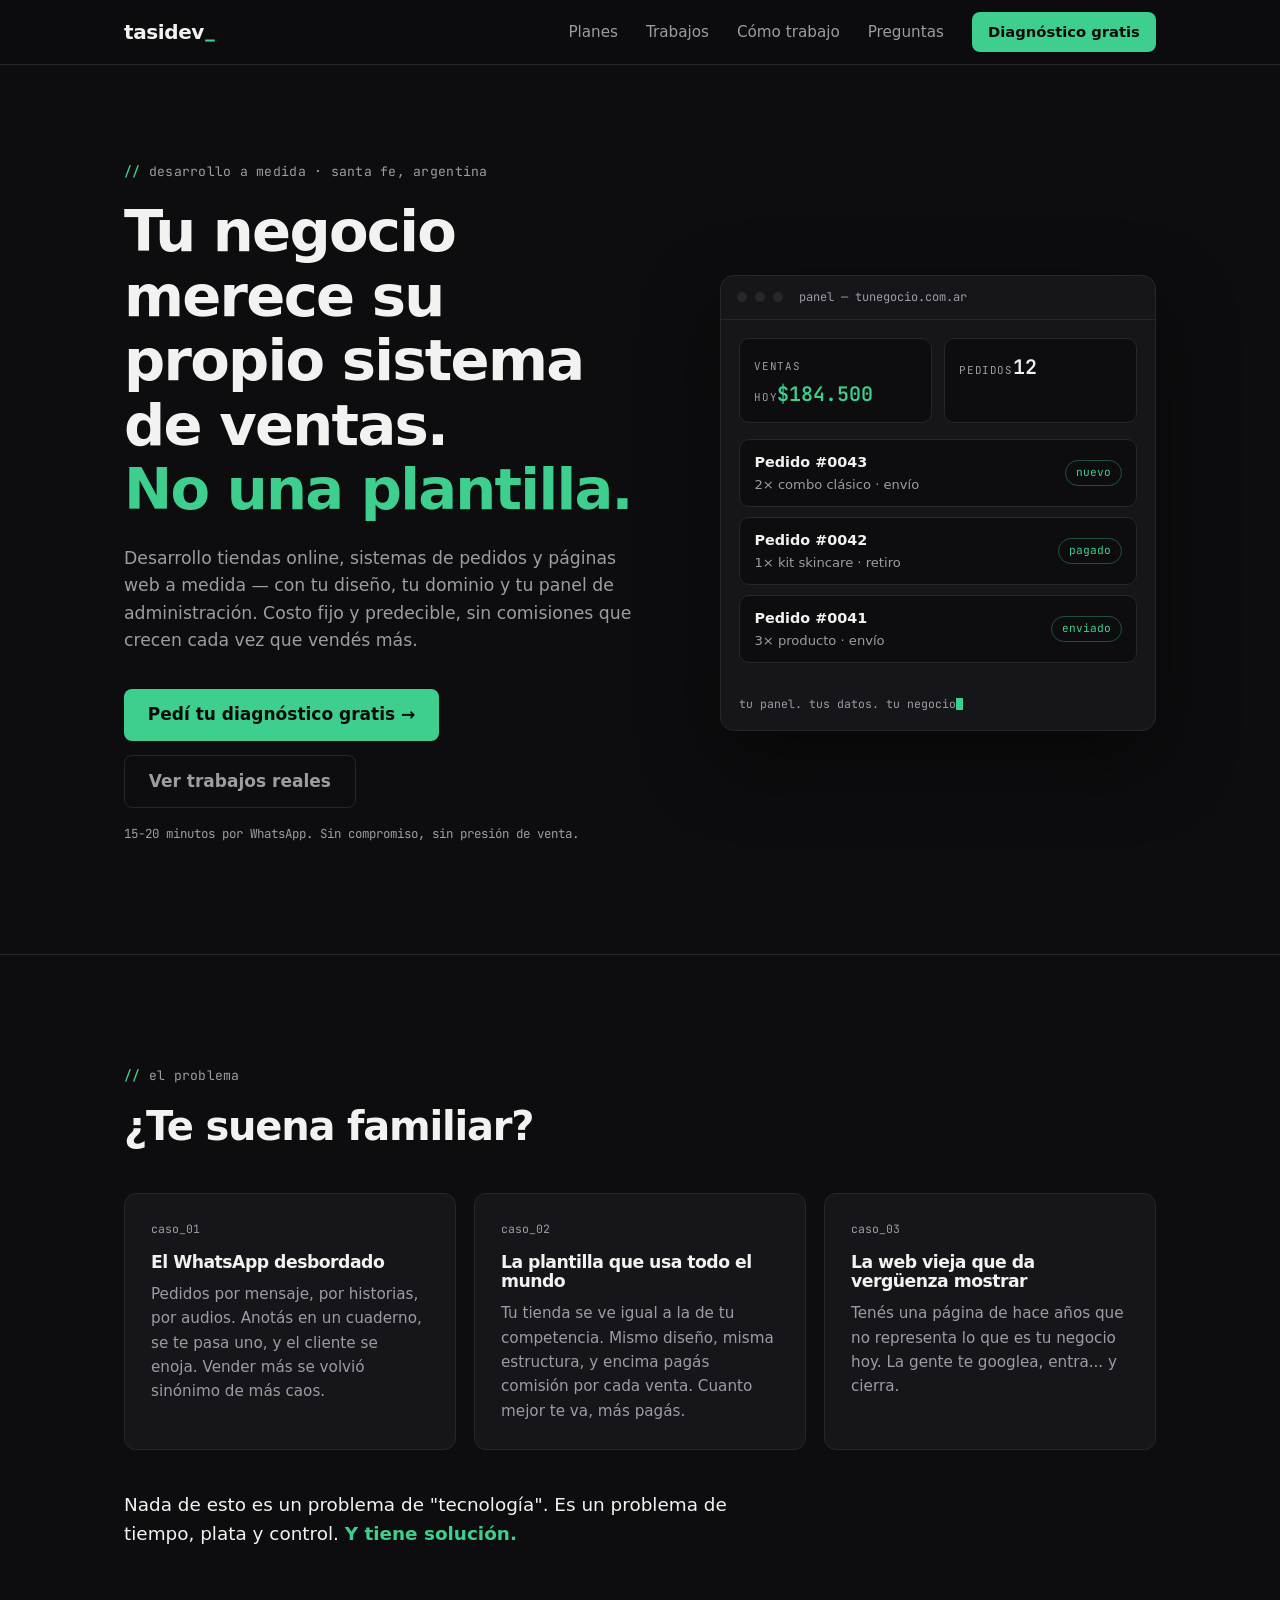
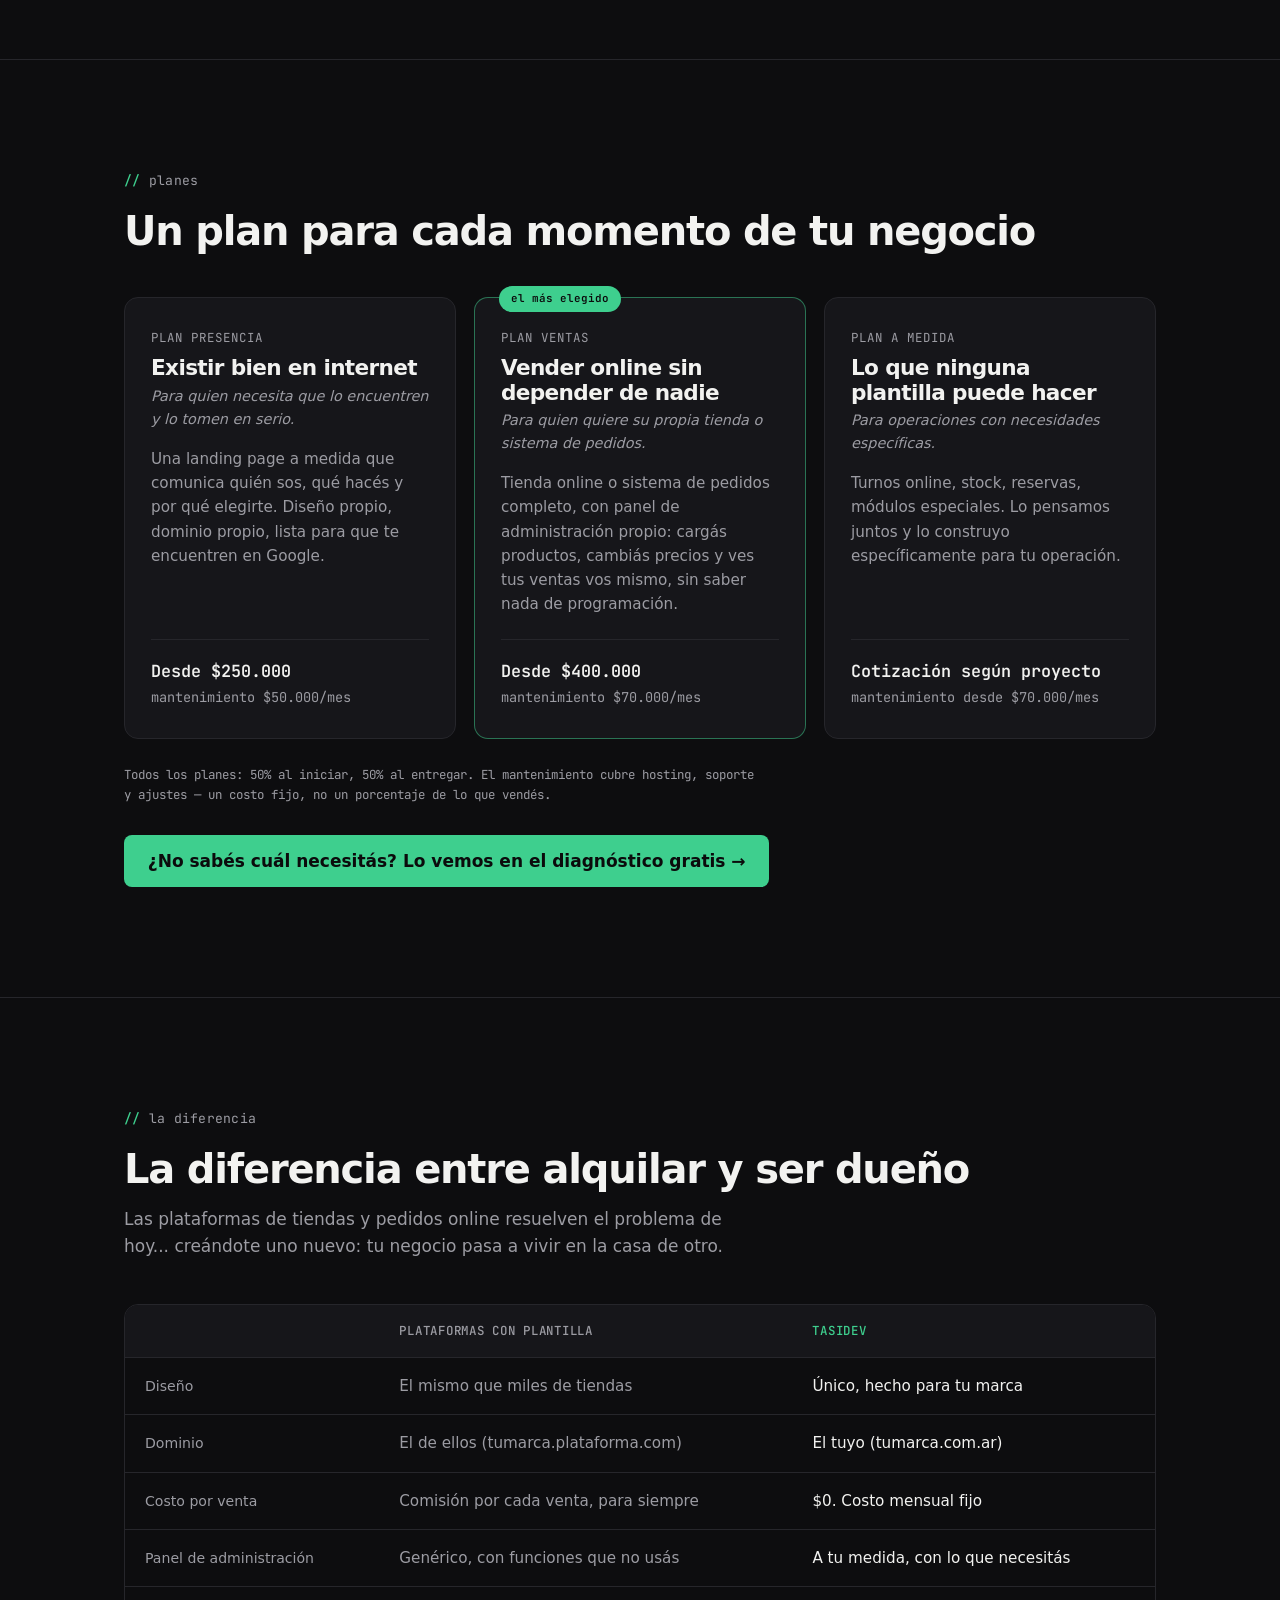
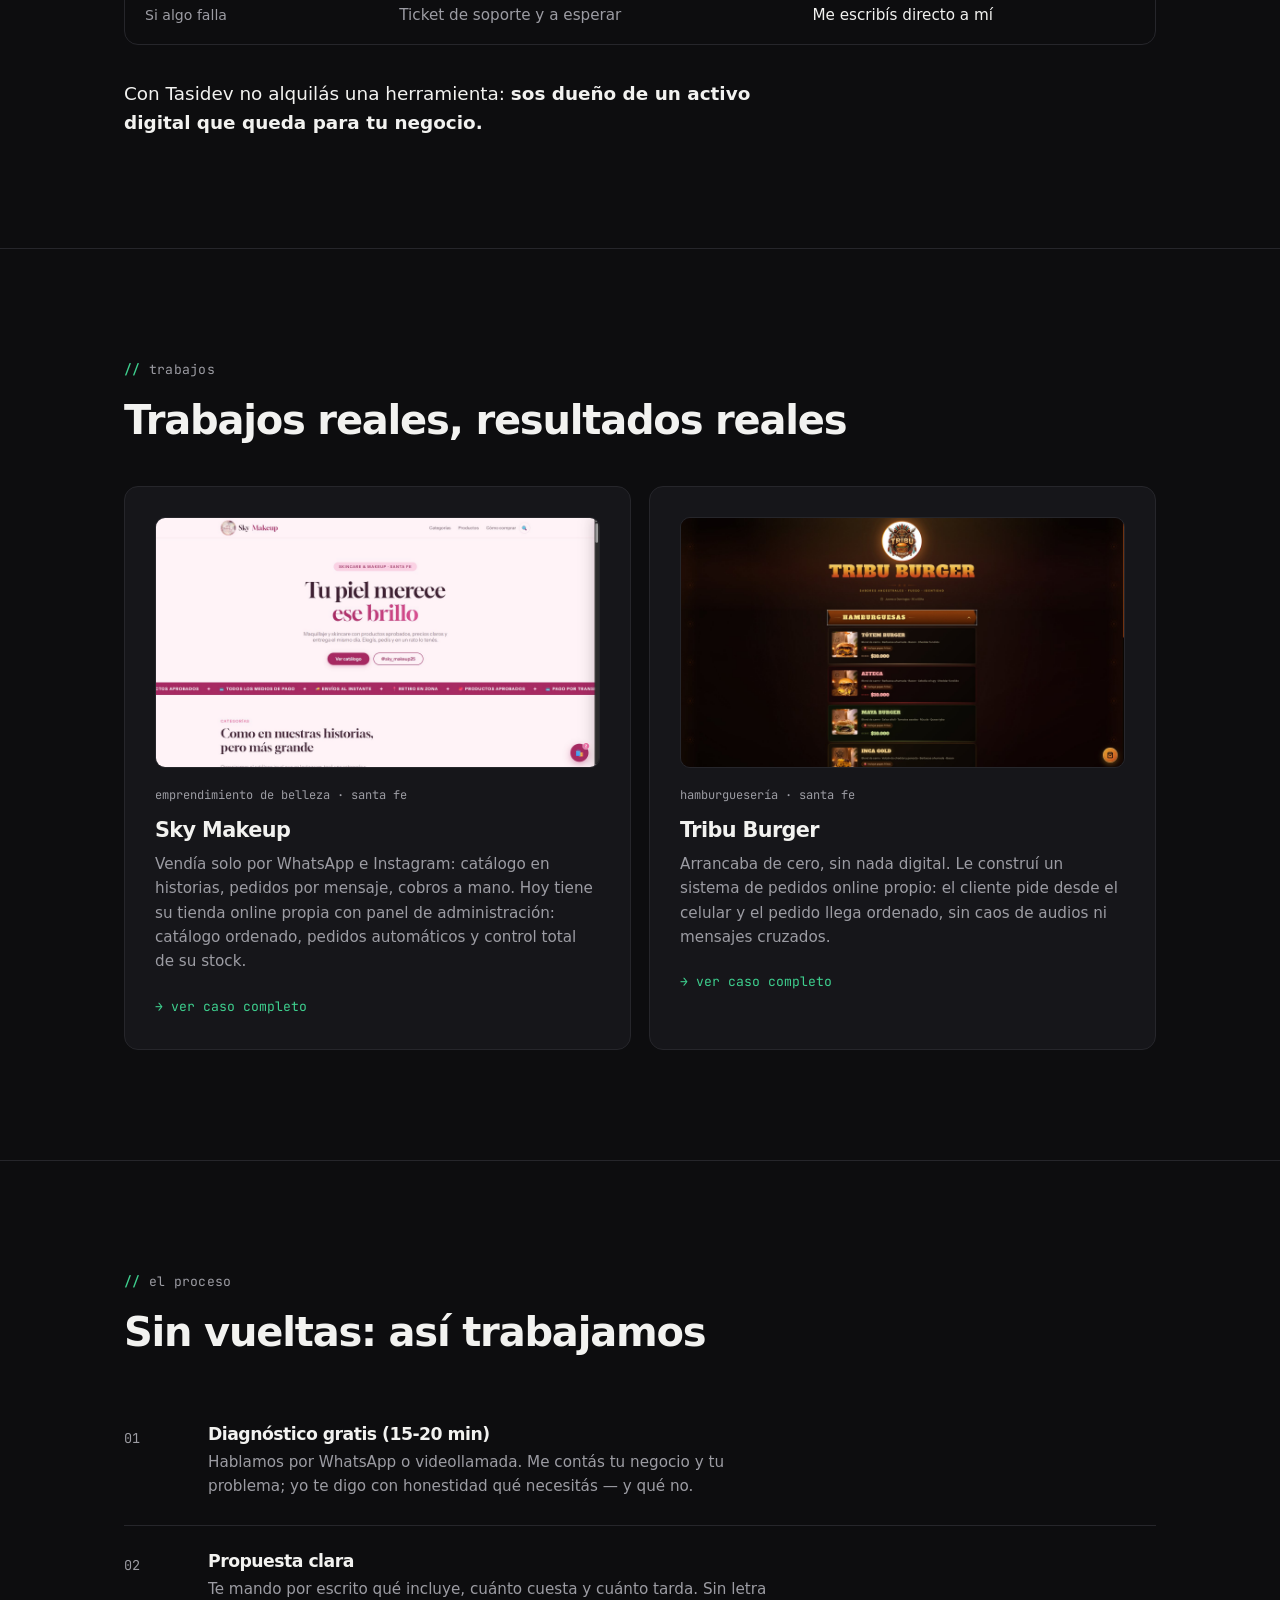
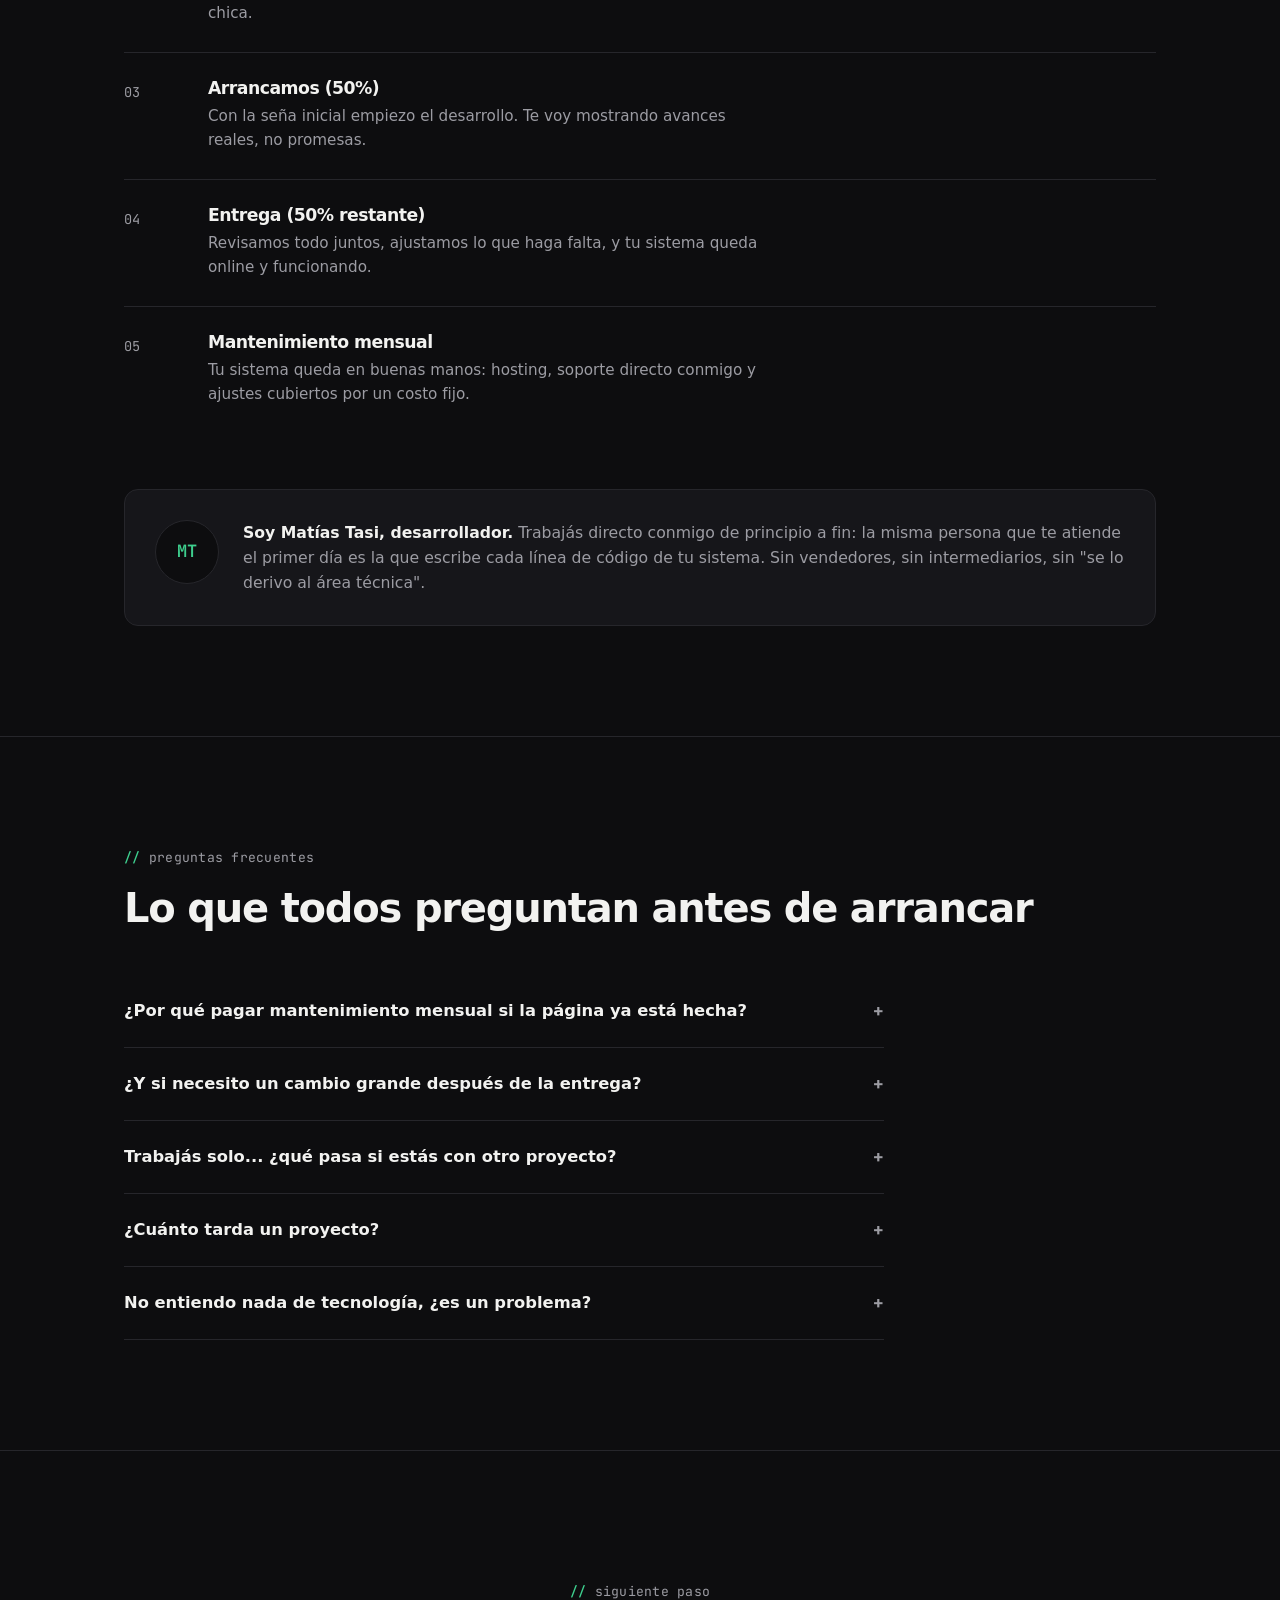
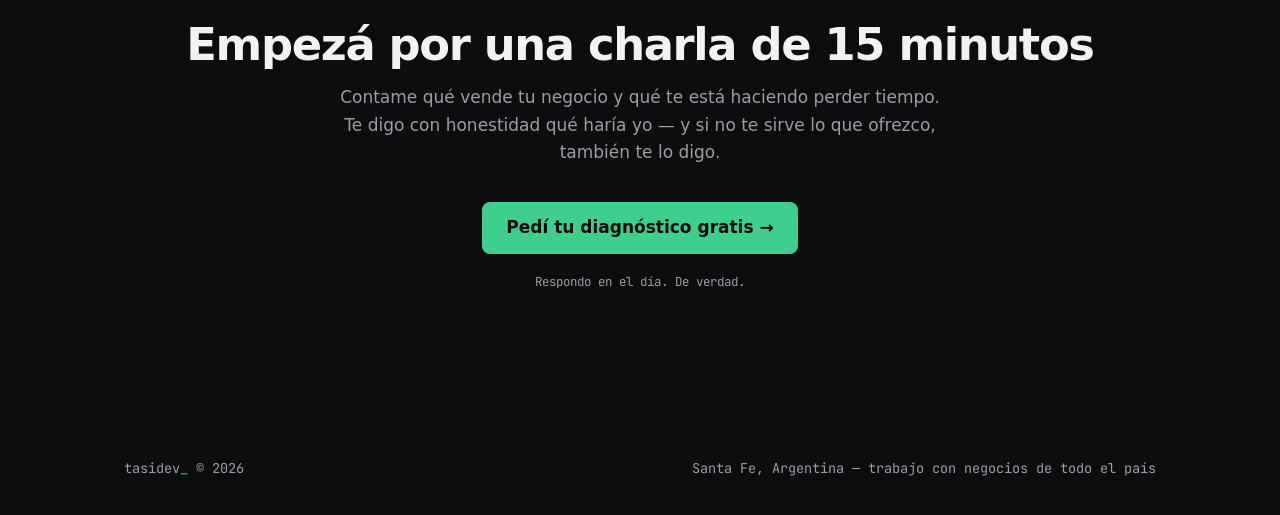
==== commit 54624563: "Update index.html" ====
--- a/index.html
+++ b/index.html
@@ -145,7 +145,7 @@
         <h3>Lo que ninguna plantilla puede hacer</h3>
         <p class="para">Para operaciones con necesidades específicas.</p>
         <p class="desc">Turnos online, stock, reservas, módulos especiales. Lo pensamos juntos y lo construyo específicamente para tu operación.</p>
-        <div class="precio"><span class="n">Cotización según proyecto</span>mantenimiento $70.000/mes</div>
+        <div class="precio"><span class="n">Cotización según proyecto</span>mantenimiento desde $70.000/mes</div>
       </div>
     </div>
     <p class="planes-micro">Todos los planes: 50% al iniciar, 50% al entregar. El mantenimiento cubre hosting, soporte y ajustes — un costo fijo, no un porcentaje de lo que vendés.</p>
--- a/styles.css
+++ b/styles.css
@@ -177,3 +177,7 @@
 .caso-thumb{width:100%;aspect-ratio:16/9;border-radius:10px;overflow:hidden;margin-bottom:18px;border:1px solid var(--line)}
 .caso-thumb img{width:100%;height:100%;object-fit:cover;object-position:top;display:block;transition:transform .3s ease}
 .caso:hover .caso-thumb img{transform:scale(1.04)}
+
+/* link a sitio en vivo debajo de las capturas */
+.live-link{display:inline-flex;align-items:center;gap:6px;font-family:var(--mono);font-size:.85rem;color:var(--green);margin-top:-14px;margin-bottom:8px}
+.live-link:hover{color:var(--green-2)}
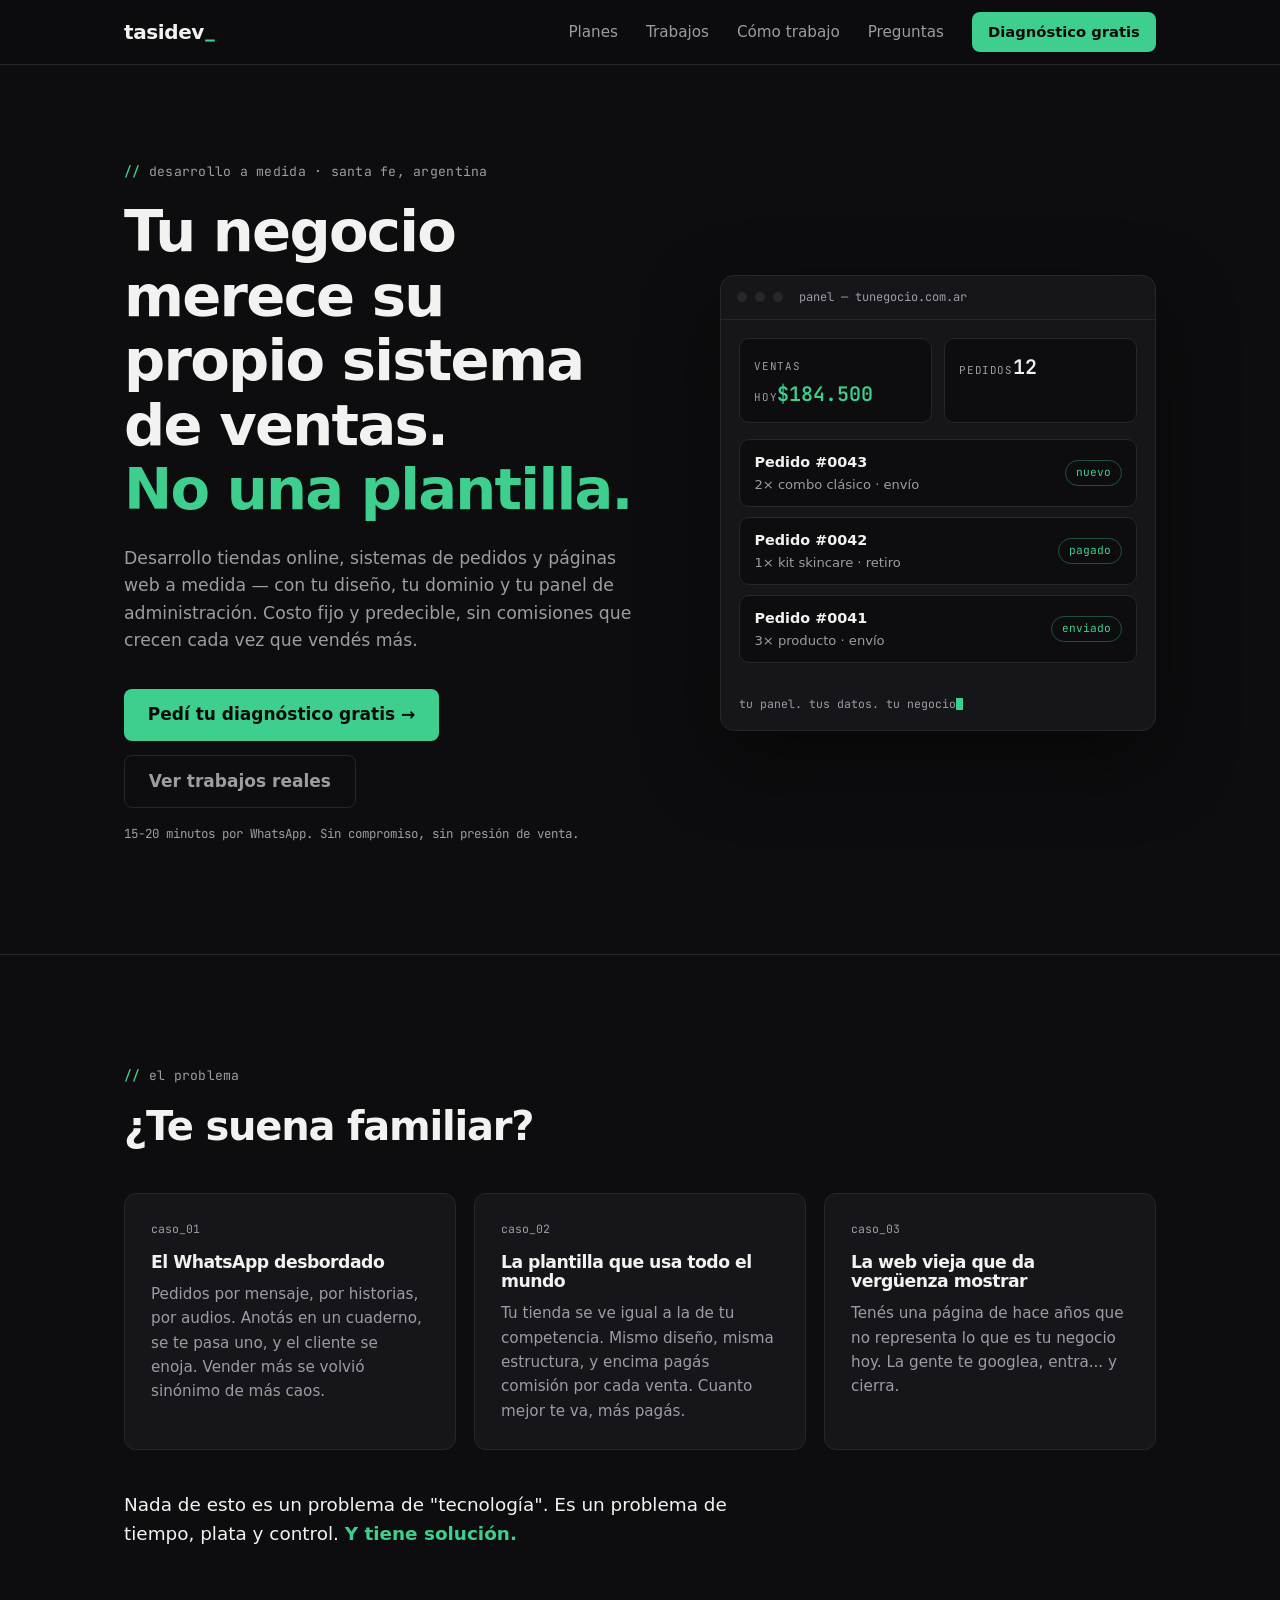
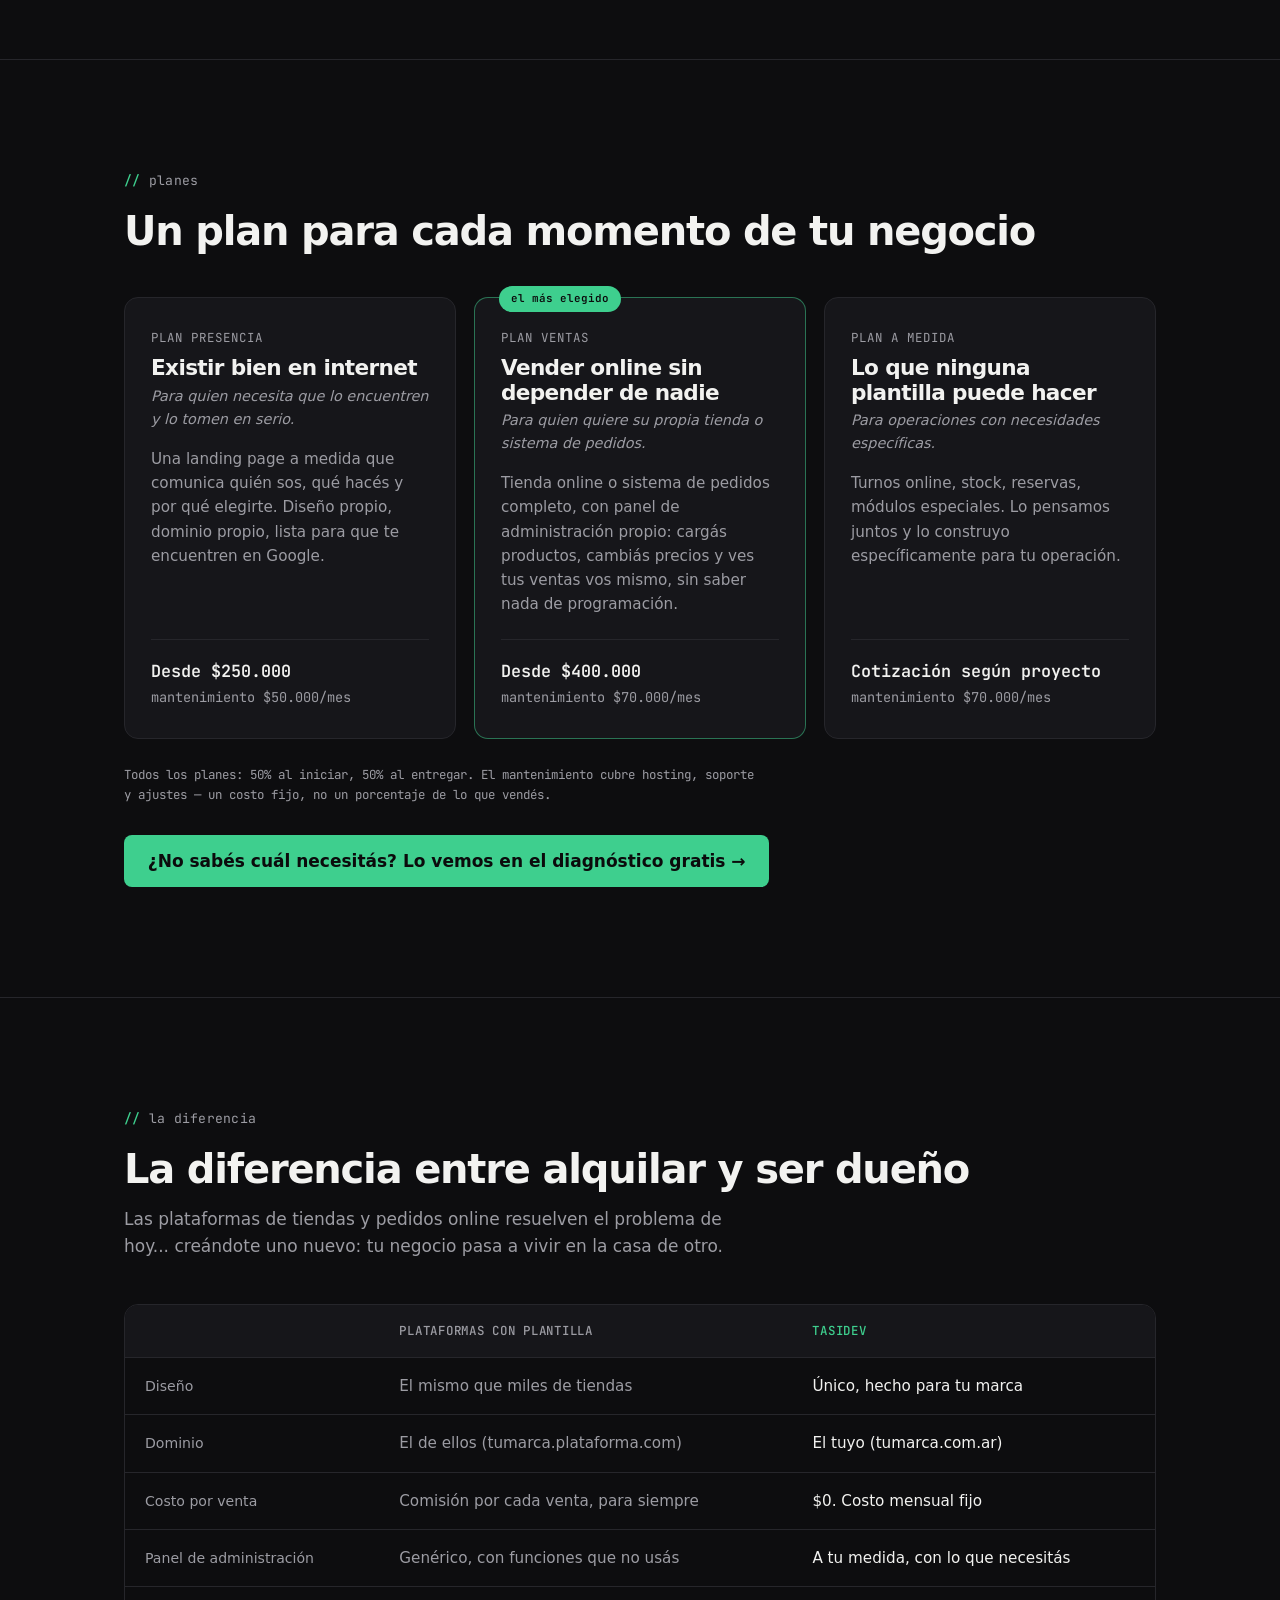
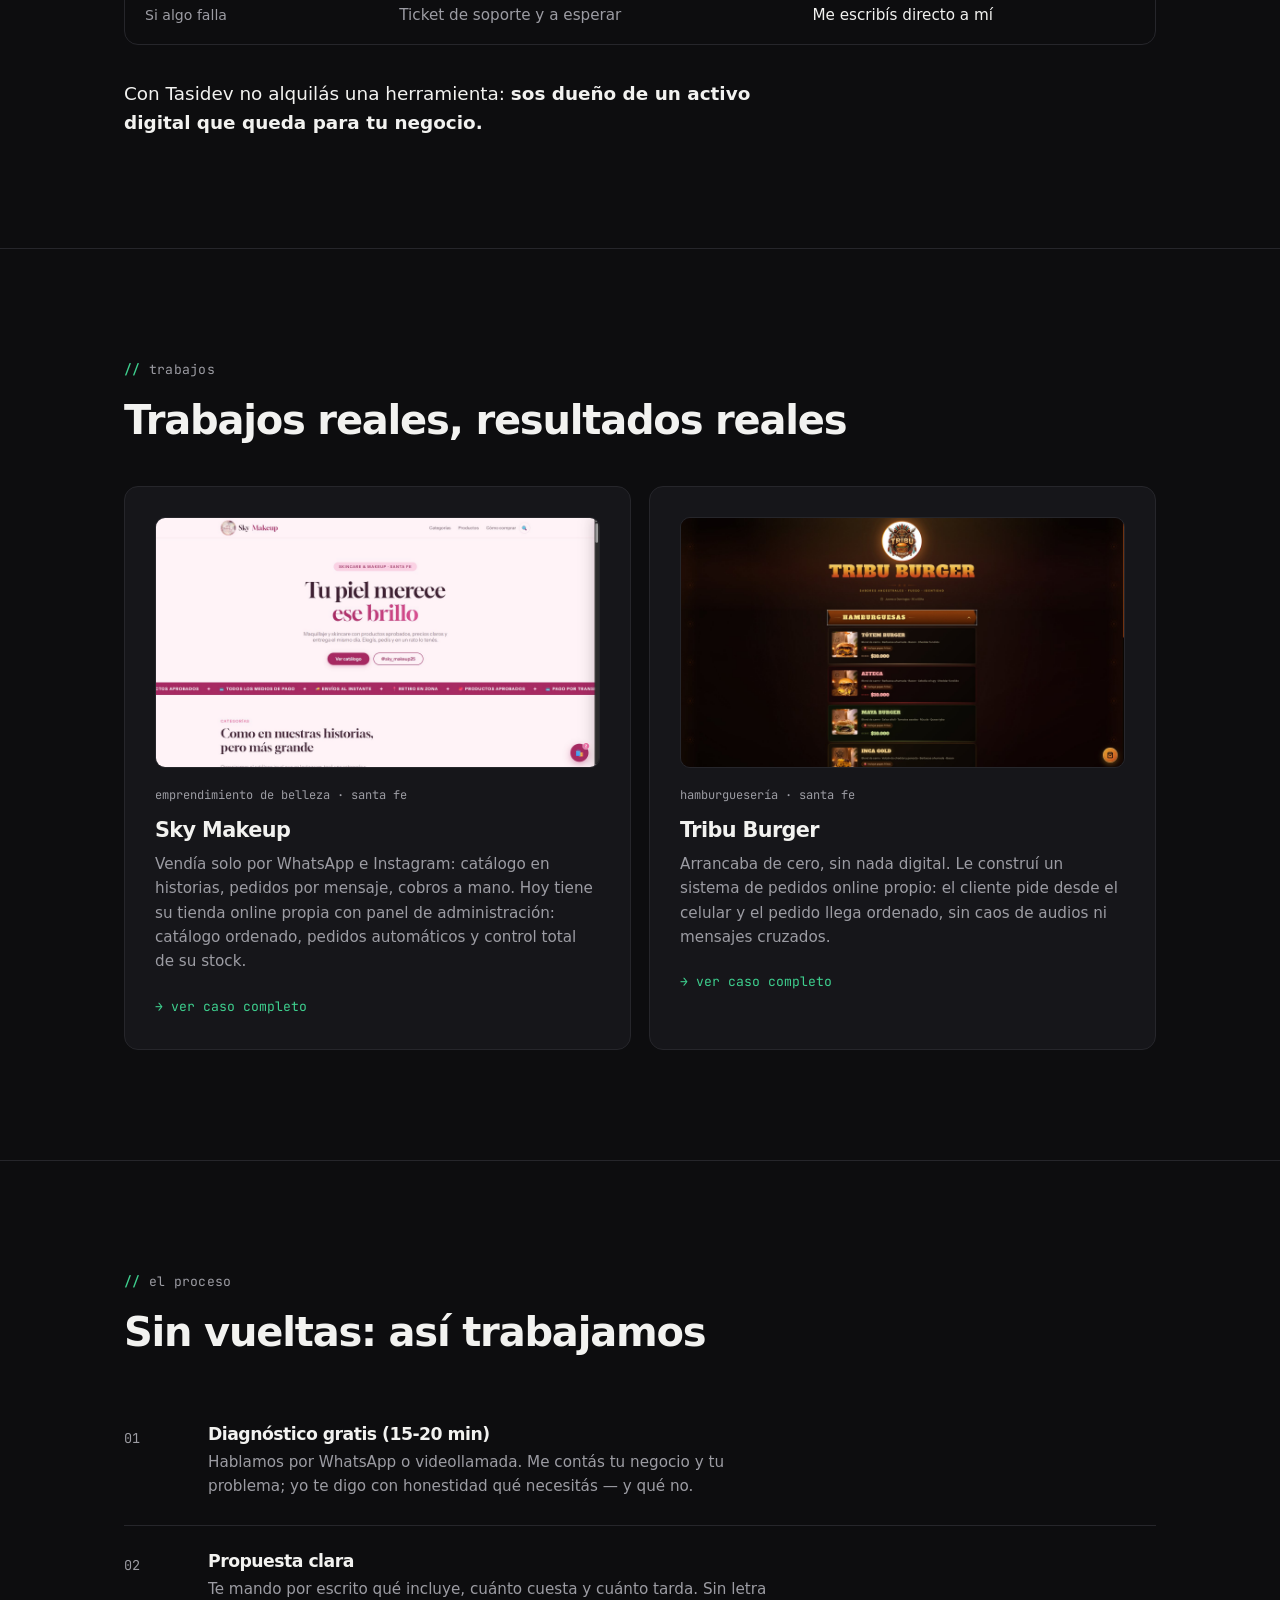
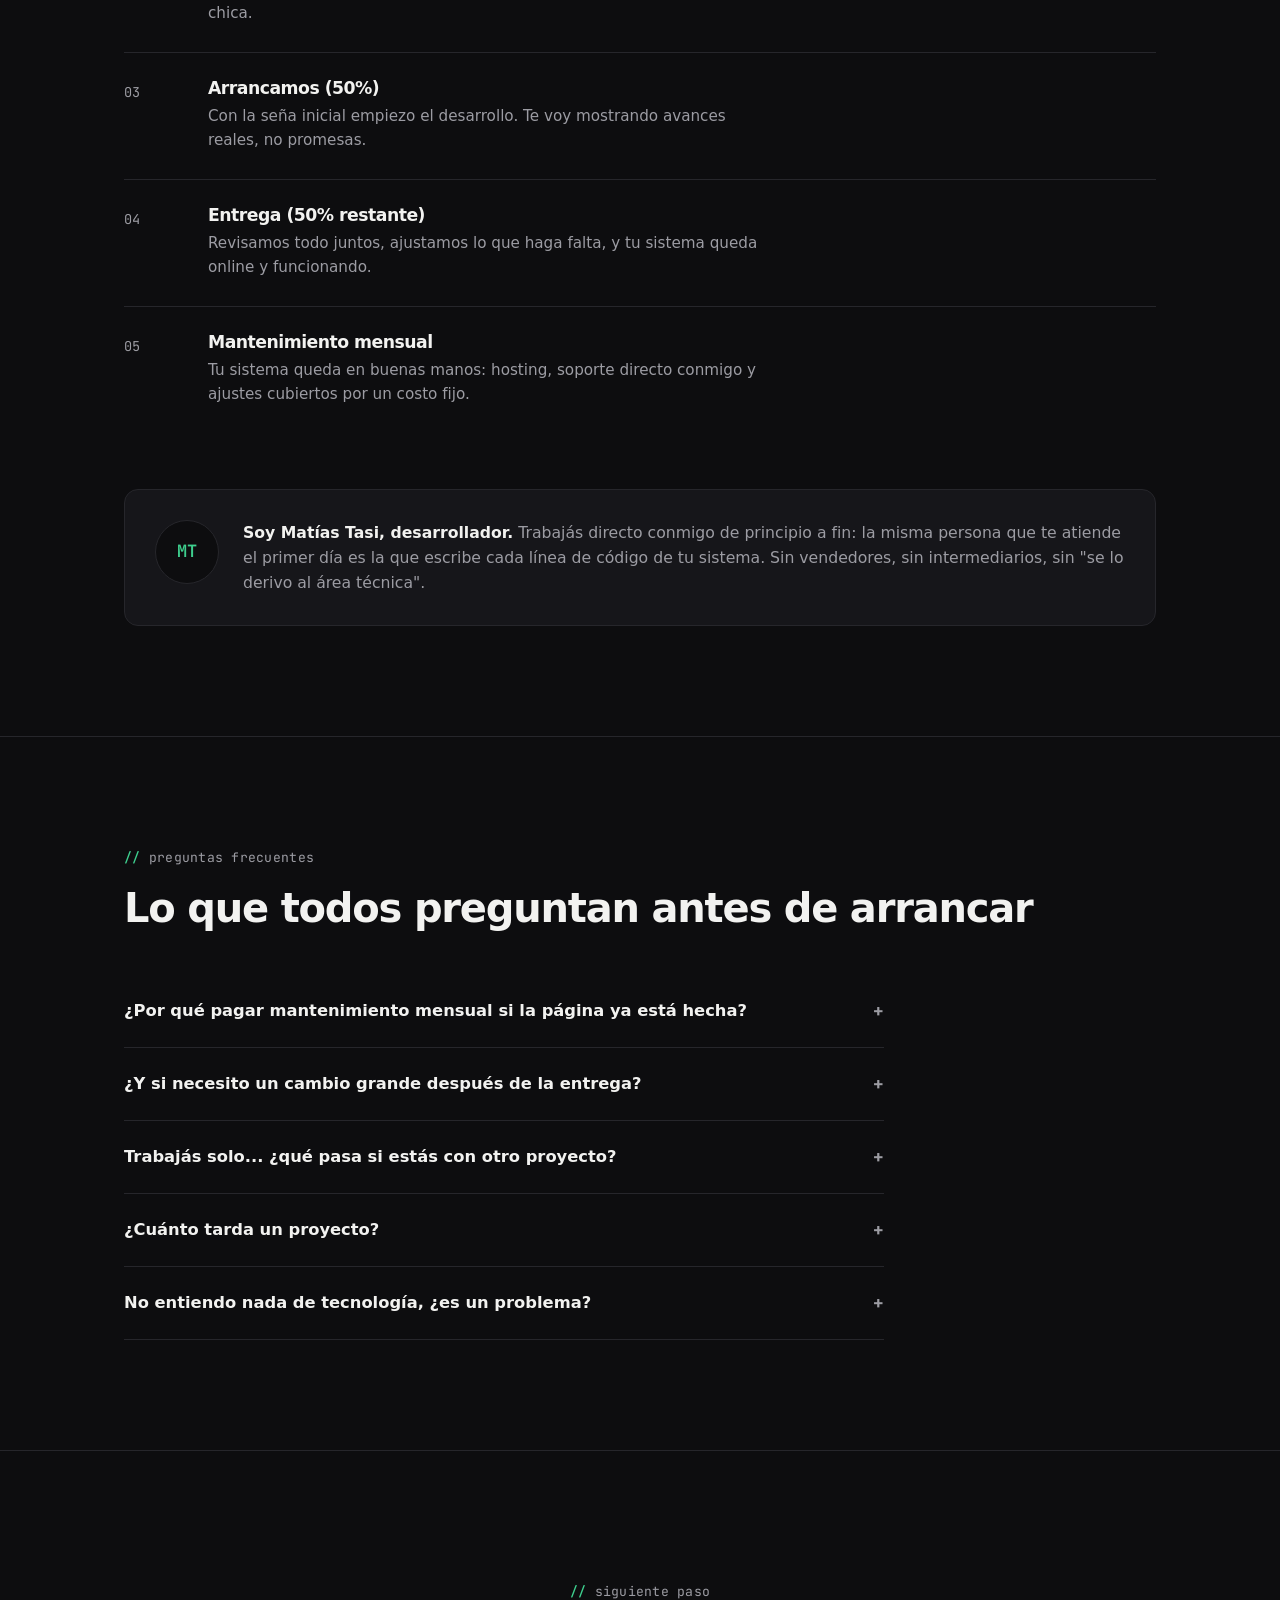
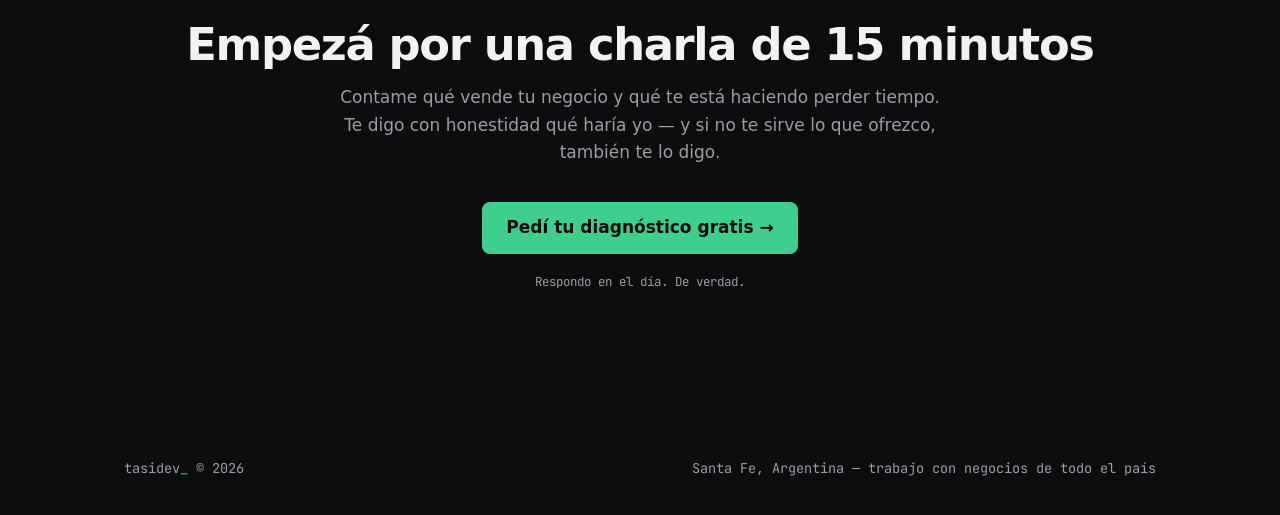
==== commit 8cf95434: "Add files via upload" ====
--- a/index.html
+++ b/index.html
@@ -45,6 +45,14 @@
 <link href="https://api.fontshare.com/v2/css?f[]=satoshi@400,500,700,900&display=swap" rel="stylesheet">
 <link href="https://fonts.googleapis.com/css2?family=JetBrains+Mono:wght@400;500;600&display=swap" rel="stylesheet">
 <link rel="stylesheet" href="/styles.css">
+<!-- Google Analytics -->
+<script async src="https://www.googletagmanager.com/gtag/js?id=G-D98WBKCW3M"></script>
+<script>
+  window.dataLayer = window.dataLayer || [];
+  function gtag(){dataLayer.push(arguments);}
+  gtag('js', new Date());
+  gtag('config', 'G-D98WBKCW3M');
+</script>
 </head>
 <body>
 
@@ -145,7 +153,7 @@
         <h3>Lo que ninguna plantilla puede hacer</h3>
         <p class="para">Para operaciones con necesidades específicas.</p>
         <p class="desc">Turnos online, stock, reservas, módulos especiales. Lo pensamos juntos y lo construyo específicamente para tu operación.</p>
-        <div class="precio"><span class="n">Cotización según proyecto</span>mantenimiento desde $70.000/mes</div>
+        <div class="precio"><span class="n">Cotización según proyecto</span>mantenimiento $70.000/mes</div>
       </div>
     </div>
     <p class="planes-micro">Todos los planes: 50% al iniciar, 50% al entregar. El mantenimiento cubre hosting, soporte y ajustes — un costo fijo, no un porcentaje de lo que vendés.</p>
